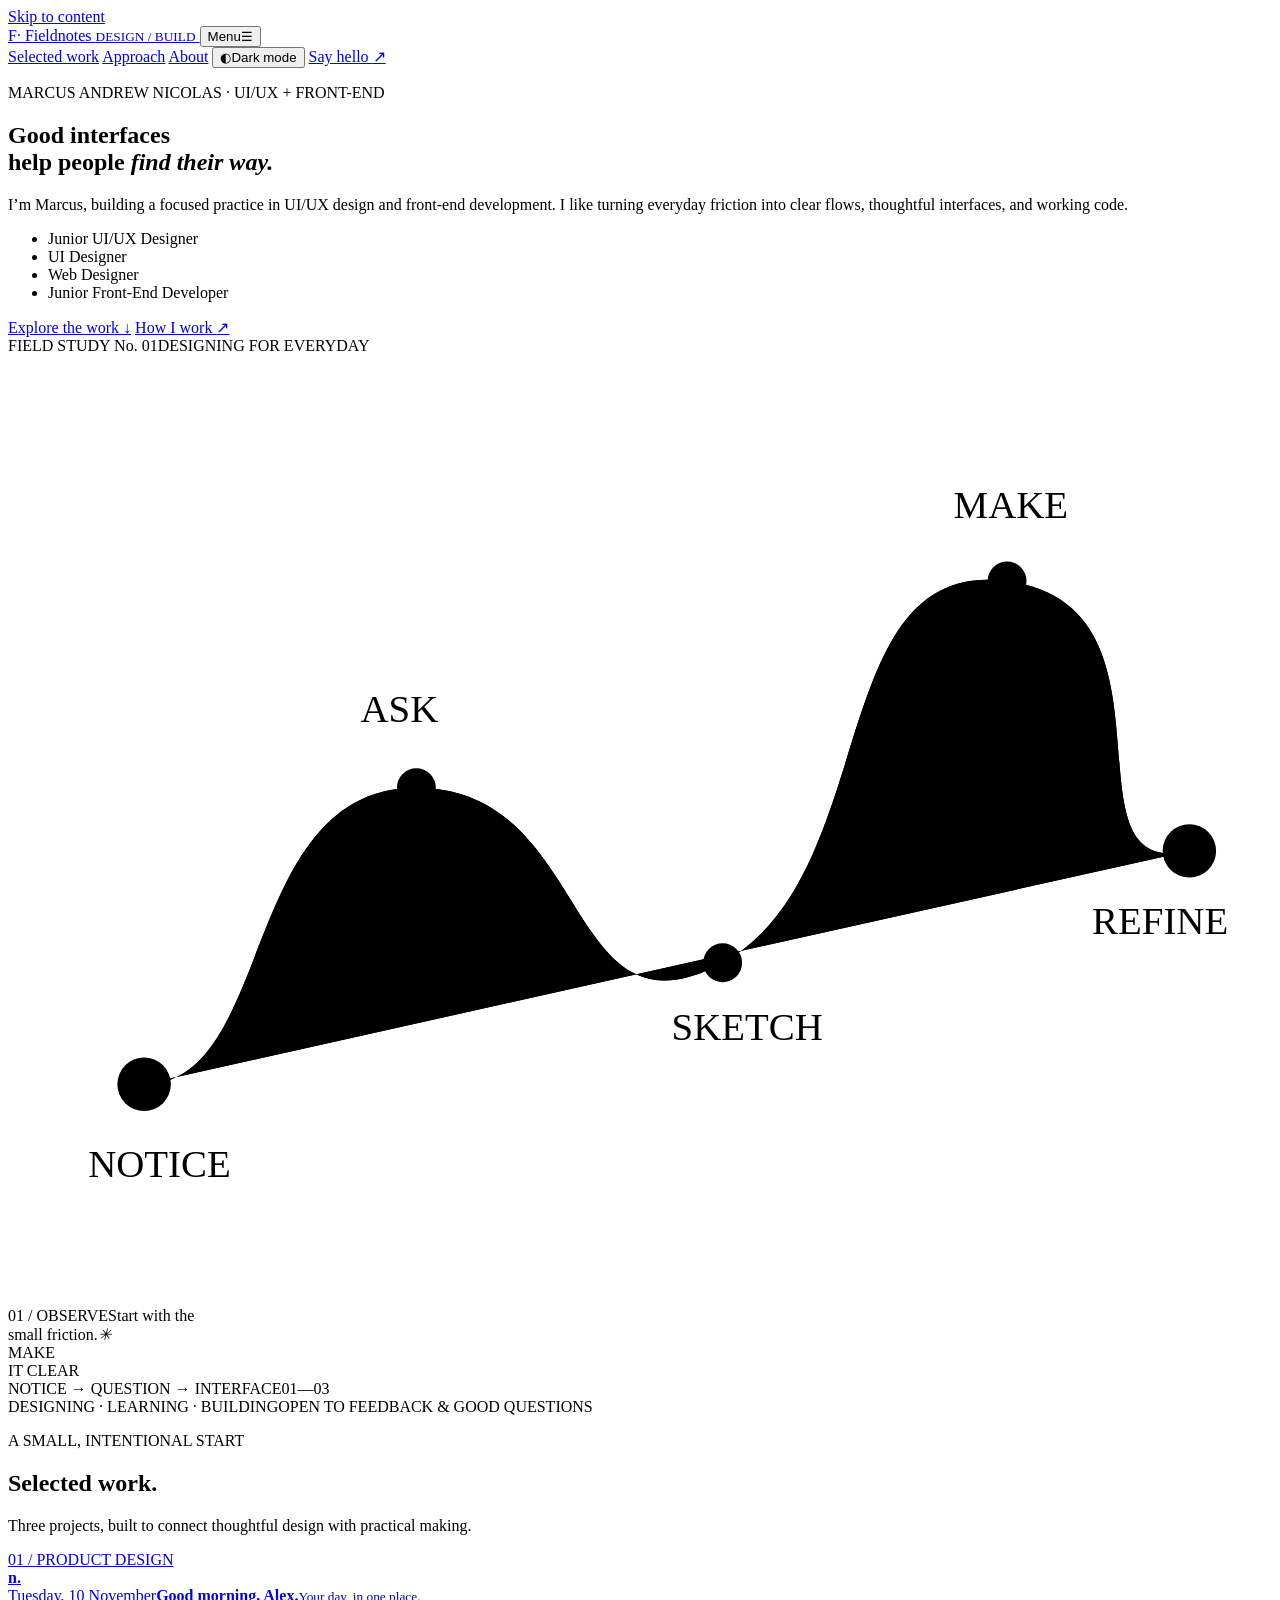
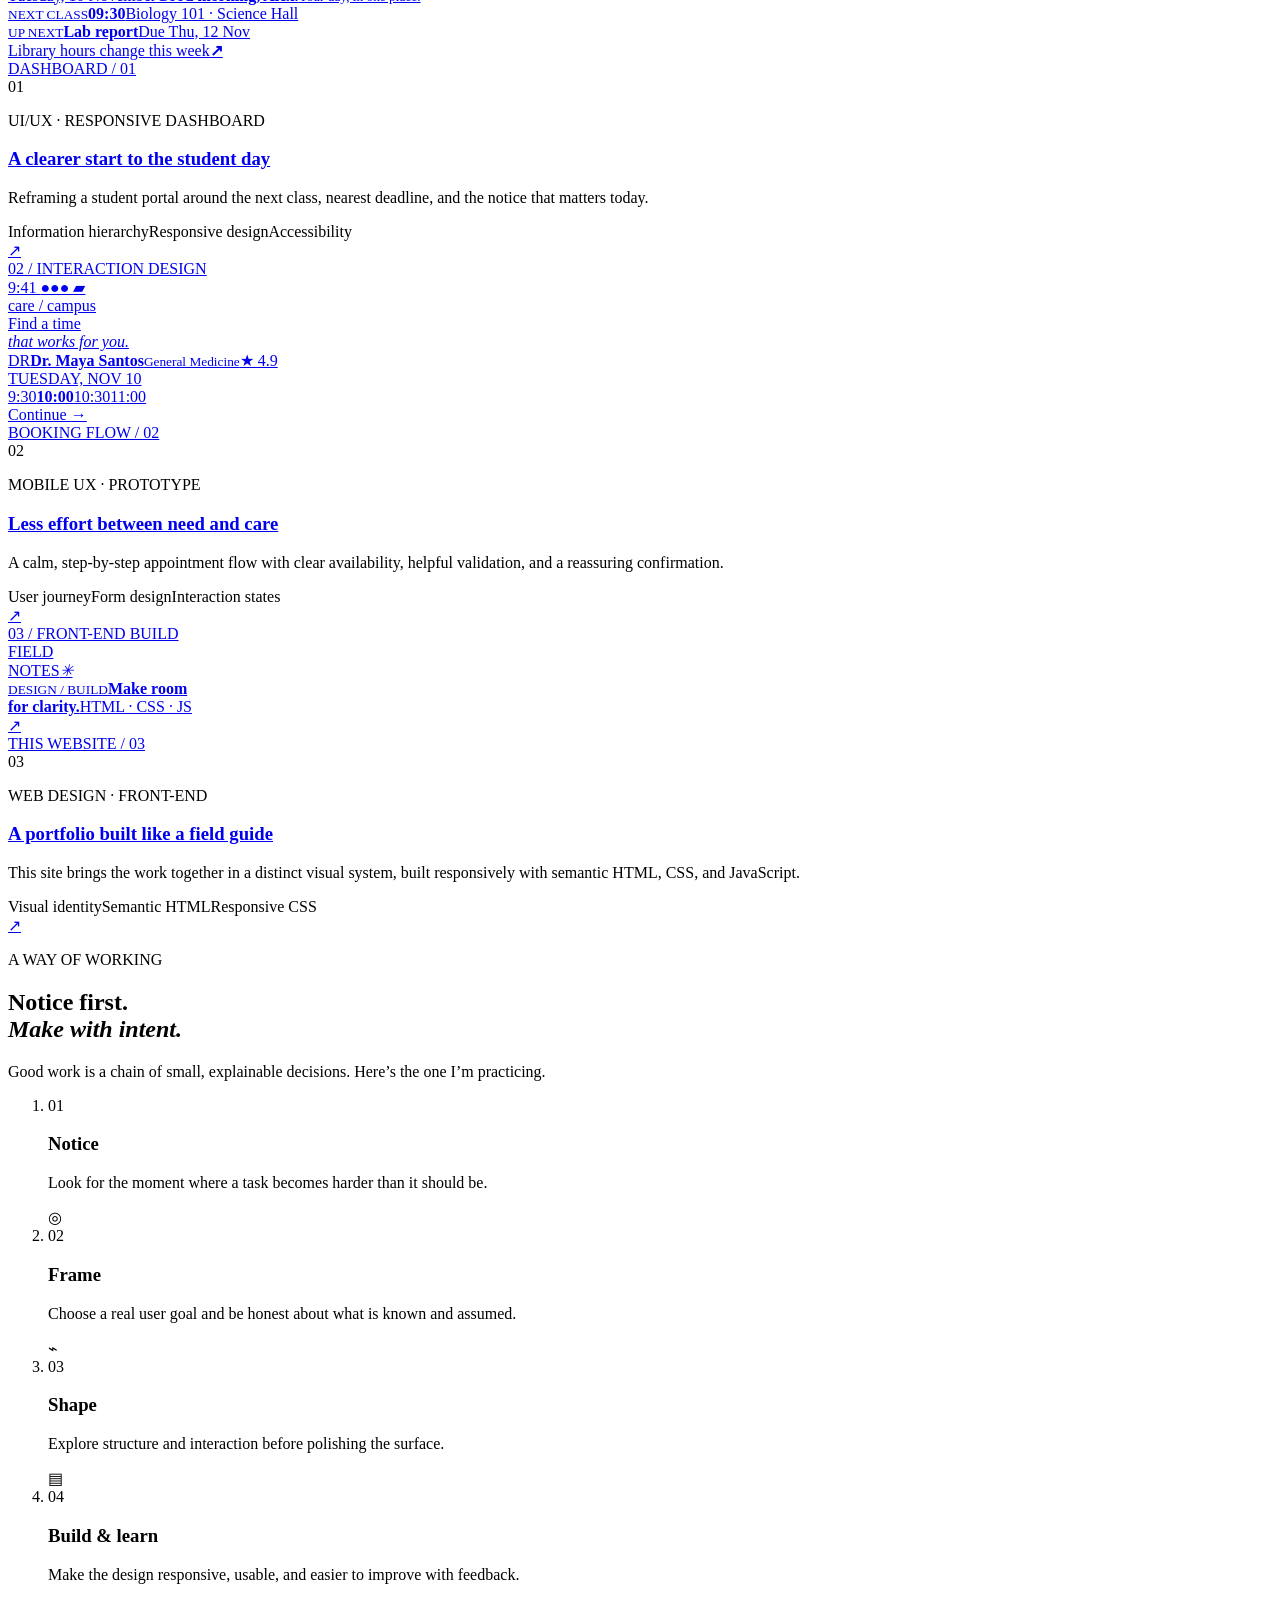
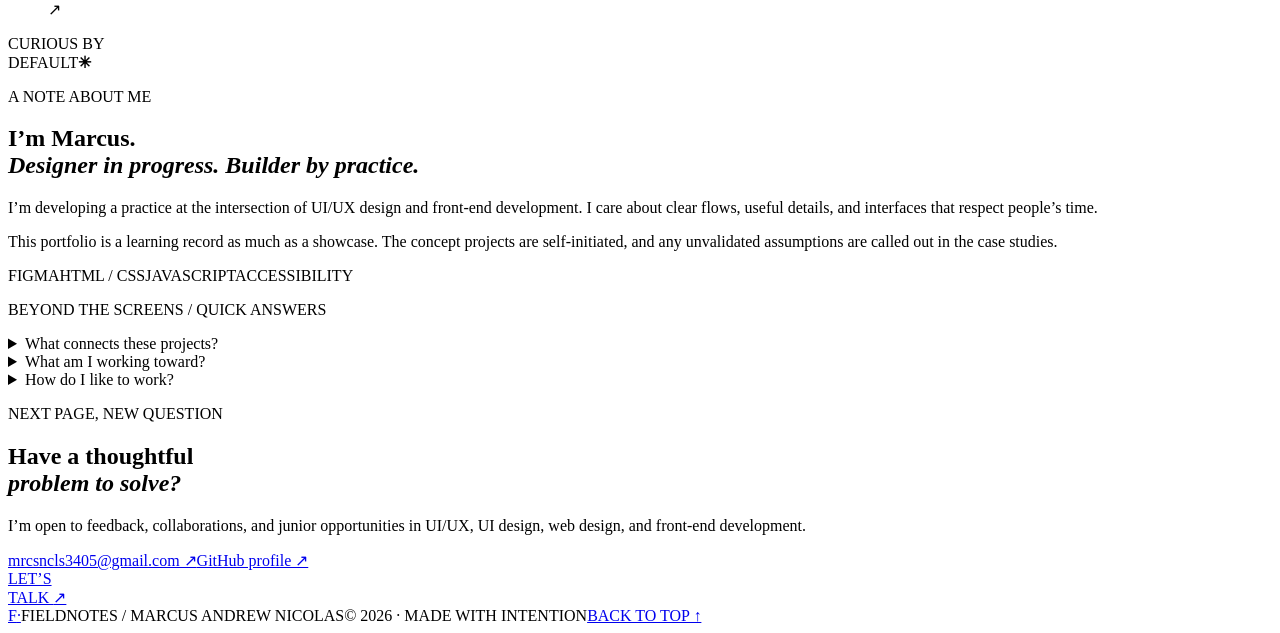
==== index.html @ ae37ed93 "Publish portfolio: index.html" ====
<!doctype html>
<html lang="en">
  <head>
    <meta charset="utf-8">
    <meta name="viewport" content="width=device-width, initial-scale=1">
    <meta name="theme-color" content="#f3f0e7">
    <meta name="description" content="Marcus Andrew Nicolas — UI/UX design and front-end development portfolio.">
    <title>Marcus Andrew Nicolas — Fieldnotes</title>
    <link rel="preconnect" href="https://fonts.googleapis.com">
    <link rel="preconnect" href="https://fonts.gstatic.com" crossorigin>
    <link href="https://fonts.googleapis.com/css2?family=DM+Mono:wght@400;500&family=DM+Sans:wght@400;500;600;700&family=Fraunces:opsz,wght@9..144,500;9..144,600&display=swap" rel="stylesheet">
    <link rel="stylesheet" href="styles.css">
    <script src="script.js" defer></script>
  </head>
  <body>
    <a class="skip-link" href="#main">Skip to content</a>
    <header class="site-header">
      <a class="wordmark" href="#top" aria-label="Marcus Andrew Nicolas — Fieldnotes home">
        <span class="wordmark-icon" aria-hidden="true">F<span>·</span></span>
        <span>Fieldnotes <small>DESIGN / BUILD</small></span>
      </a>
      <button class="menu-toggle" type="button" aria-expanded="false" aria-controls="site-nav">
        <span class="menu-toggle-label">Menu</span><span class="menu-glyph" aria-hidden="true">☰</span>
      </button>
      <nav class="site-nav" id="site-nav" aria-label="Main navigation">
        <a href="#work">Selected work</a>
        <a href="#approach">Approach</a>
        <a href="#about">About</a>
        <button class="appearance-toggle" type="button" aria-pressed="false" aria-label="Switch to dark mode"><span aria-hidden="true">◐</span><span class="appearance-label">Dark mode</span></button>
        <a class="nav-contact" href="#contact">Say hello <span aria-hidden="true">↗</span></a>
      </nav>
    </header>

    <main id="main">
      <section class="hero section-wrap" id="top" aria-labelledby="hero-title">
        <div class="hero-copy">
          <p class="eyebrow"><span class="status-dot"></span> MARCUS ANDREW NICOLAS · UI/UX + FRONT-END</p>
          <h1 id="hero-title">Good interfaces<br>help people <em>find their way.</em></h1>
          <p class="hero-intro">I’m Marcus, building a focused practice in UI/UX design and front-end development. I like turning everyday friction into clear flows, thoughtful interfaces, and working code.</p>
          <ul class="role-chips" aria-label="Roles I’m preparing for"><li>Junior UI/UX Designer</li><li>UI Designer</li><li>Web Designer</li><li>Junior Front-End Developer</li></ul>
          <div class="hero-actions">
            <a class="button button-dark" href="#work">Explore the work <span aria-hidden="true">↓</span></a>
            <a class="text-link" href="#approach">How I work <span aria-hidden="true">↗</span></a>
          </div>
        </div>
        <div class="hero-art" aria-label="A small campus map showing a route from a question to a useful interface">
          <div class="art-topline"><span>FIELD STUDY No. 01</span><span>DESIGNING FOR EVERYDAY</span></div>
          <div class="map-grid" aria-hidden="true">
            <svg class="route-map" viewBox="0 0 520 390" role="img" aria-label="A dotted path connects a question, a sketch, and a built interface">
              <path class="map-road road-one" d="M56 300 C110 300 95 178 168 178 S228 286 294 250 S335 83 411 93 S431 217 486 204" />
              <path class="map-road road-two" d="M56 300 C110 300 95 178 168 178 S228 286 294 250 S335 83 411 93 S431 217 486 204" />
              <circle class="map-node node-one" cx="56" cy="300" r="11" />
              <circle class="map-node node-two" cx="168" cy="178" r="8" />
              <circle class="map-node node-three" cx="294" cy="250" r="8" />
              <circle class="map-node node-four" cx="411" cy="93" r="8" />
              <circle class="map-node node-five" cx="486" cy="204" r="11" />
              <text x="33" y="338">NOTICE</text><text x="145" y="151">ASK</text>
              <text x="273" y="282">SKETCH</text><text x="389" y="67">MAKE</text>
              <text x="446" y="238">REFINE</text>
            </svg>
            <div class="map-card card-note"><span class="card-index">01 / OBSERVE</span><span>Start with the<br>small friction.</span><i aria-hidden="true">✳</i></div>
            <div class="map-card card-screen"><span class="mini-window-top"><i></i><i></i><i></i></span><span class="mini-sidebar"></span><span class="mini-title"></span><span class="mini-block"></span><span class="mini-block short"></span></div>
            <span class="map-stamp">MAKE<br>IT CLEAR</span>
          </div>
          <div class="art-bottomline"><span>NOTICE → QUESTION → INTERFACE</span><span>01—03</span></div>
        </div>
        <div class="hero-footnote"><span>DESIGNING · LEARNING · BUILDING</span><span>OPEN TO FEEDBACK & GOOD QUESTIONS</span></div>
      </section>

      <section class="work-section section-wrap" id="work" aria-labelledby="work-title">
        <div class="section-heading">
          <div><p class="eyebrow">A SMALL, INTENTIONAL START</p><h2 id="work-title">Selected work<span class="heading-period">.</span></h2></div>
          <p>Three projects, built to connect thoughtful design with practical making.</p>
        </div>
        <div class="project-list">
          <article class="project-card project-student">
            <a class="project-visual student-visual" href="student-portal/index.html" aria-label="Open Student Portal project">
              <div class="visual-label">01 / PRODUCT DESIGN</div>
              <div class="portal-mock" aria-hidden="true">
                <div class="portal-side"><b>n.</b><i></i><i></i><i></i><i></i></div>
                <div class="portal-main"><div class="portal-welcome"><span>Tuesday, 10 November</span><b>Good morning, Alex.</b><small>Your day, in one place.</small></div>
                  <div class="portal-cards"><div class="portal-card next"><small>NEXT CLASS</small><b>09:30</b><span>Biology 101 · Science Hall</span></div><div class="portal-card due"><small>UP NEXT</small><b>Lab report</b><span>Due Thu, 12 Nov</span></div></div>
                  <div class="portal-notice"><i></i><span>Library hours change this week</span><b>↗</b></div>
                </div>
              </div>
              <span class="visual-corner">DASHBOARD / 01</span>
            </a>
            <div class="project-info"><div class="project-number">01</div><div class="project-summary"><p class="eyebrow">UI/UX · RESPONSIVE DASHBOARD</p><h3><a href="student-portal/index.html">A clearer start to the student day</a></h3><p>Reframing a student portal around the next class, nearest deadline, and the notice that matters today.</p><div class="tag-row"><span>Information hierarchy</span><span>Responsive design</span><span>Accessibility</span></div></div><a class="round-link" href="student-portal/index.html" aria-label="Read the Student Portal case study">↗</a></div>
          </article>

          <article class="project-card project-booking">
            <a class="project-visual booking-visual" href="appointment-booking/index.html" aria-label="Open Appointment Booking project">
              <div class="visual-label">02 / INTERACTION DESIGN</div>
              <div class="phone-mock" aria-hidden="true"><div class="phone-notch"></div><div class="phone-status">9:41 <span>●●● ▰</span></div><div class="phone-appmark">care / campus</div><div class="phone-greeting">Find a time<br><em>that works for you.</em></div><div class="phone-doctor"><span class="doctor-avatar">DR</span><span><b>Dr. Maya Santos</b><small>General Medicine</small></span><span class="rating">★ 4.9</span></div><div class="phone-date-label">TUESDAY, NOV 10</div><div class="phone-times"><span>9:30</span><b>10:00</b><span>10:30</span><span>11:00</span></div><div class="phone-cta">Continue <span>→</span></div></div>
              <span class="visual-corner">BOOKING FLOW / 02</span>
            </a>
            <div class="project-info"><div class="project-number">02</div><div class="project-summary"><p class="eyebrow">MOBILE UX · PROTOTYPE</p><h3><a href="appointment-booking/index.html">Less effort between need and care</a></h3><p>A calm, step-by-step appointment flow with clear availability, helpful validation, and a reassuring confirmation.</p><div class="tag-row"><span>User journey</span><span>Form design</span><span>Interaction states</span></div></div><a class="round-link" href="appointment-booking/index.html" aria-label="Try the appointment booking prototype">↗</a></div>
          </article>

          <article class="project-card project-portfolio">
            <a class="project-visual portfolio-visual" href="portfolio-case-study.html" aria-label="Open the portfolio website case study">
              <div class="visual-label">03 / FRONT-END BUILD</div>
              <div class="portfolio-collage" aria-hidden="true"><div class="collage-sheet sheet-back"><span>FIELD<br>NOTES</span><i>✳</i></div><div class="collage-sheet sheet-front"><small>DESIGN / BUILD</small><b>Make room<br>for clarity.</b><span>HTML · CSS · JS</span></div><span class="collage-route">↗</span></div>
              <span class="visual-corner">THIS WEBSITE / 03</span>
            </a>
            <div class="project-info"><div class="project-number">03</div><div class="project-summary"><p class="eyebrow">WEB DESIGN · FRONT-END</p><h3><a href="portfolio-case-study.html">A portfolio built like a field guide</a></h3><p>This site brings the work together in a distinct visual system, built responsively with semantic HTML, CSS, and JavaScript.</p><div class="tag-row"><span>Visual identity</span><span>Semantic HTML</span><span>Responsive CSS</span></div></div><a class="round-link" href="portfolio-case-study.html" aria-label="Read the portfolio website case study">↗</a></div>
          </article>
        </div>
      </section>

      <section class="approach-section" id="approach" aria-labelledby="approach-title">
        <div class="section-wrap approach-wrap">
          <div class="approach-heading"><p class="eyebrow">A WAY OF WORKING</p><h2 id="approach-title">Notice first.<br><em>Make with intent.</em></h2><p>Good work is a chain of small, explainable decisions. Here’s the one I’m practicing.</p></div>
          <ol class="process-list">
            <li><span class="process-no">01</span><div><h3>Notice</h3><p>Look for the moment where a task becomes harder than it should be.</p></div><span class="process-mark">◎</span></li>
            <li><span class="process-no">02</span><div><h3>Frame</h3><p>Choose a real user goal and be honest about what is known and assumed.</p></div><span class="process-mark">⌁</span></li>
            <li><span class="process-no">03</span><div><h3>Shape</h3><p>Explore structure and interaction before polishing the surface.</p></div><span class="process-mark">▤</span></li>
            <li><span class="process-no">04</span><div><h3>Build & learn</h3><p>Make the design responsive, usable, and easier to improve with feedback.</p></div><span class="process-mark">↗</span></li>
          </ol>
        </div>
      </section>

      <section class="about-section section-wrap" id="about" aria-labelledby="about-title">
        <div class="about-stamp" aria-hidden="true"><span>CURIOUS BY<br>DEFAULT</span><b>✳</b></div>
        <div class="about-copy"><p class="eyebrow">A NOTE ABOUT ME</p><h2 id="about-title">I’m Marcus.<br><em>Designer in progress. Builder by practice.</em></h2><p>I’m developing a practice at the intersection of UI/UX design and front-end development. I care about clear flows, useful details, and interfaces that respect people’s time.</p><p>This portfolio is a learning record as much as a showcase. The concept projects are self-initiated, and any unvalidated assumptions are called out in the case studies.</p><div class="skill-stamps"><span>FIGMA</span><span>HTML / CSS</span><span>JAVASCRIPT</span><span>ACCESSIBILITY</span></div>
          <div class="about-questions"><p class="eyebrow">BEYOND THE SCREENS / QUICK ANSWERS</p>
            <details><summary>What connects these projects?</summary><p>Each one makes an everyday task easier to understand: planning a student day, booking a routine visit, or finding your way through a portfolio.</p></details>
            <details><summary>What am I working toward?</summary><p>Junior opportunities in UI/UX design, UI design, web design, and front-end development—with continued coding practice.</p></details>
            <details><summary>How do I like to work?</summary><p>Start with a clear user goal, make the important states visible, and carry the design through to responsive code.</p></details>
          </div>
        </div>
      </section>

      <section class="contact-section" id="contact" aria-labelledby="contact-title">
        <div class="section-wrap contact-wrap"><div><p class="eyebrow">NEXT PAGE, NEW QUESTION</p><h2 id="contact-title">Have a thoughtful<br><em>problem to solve?</em></h2><p class="contact-note">I’m open to feedback, collaborations, and junior opportunities in UI/UX, UI design, web design, and front-end development.</p><div class="contact-links"><a href="mailto:mrcsncls3405@gmail.com">mrcsncls3405@gmail.com ↗</a><a href="https://github.com/marcus-nicolas" target="_blank" rel="noreferrer">GitHub profile ↗</a></div></div><a class="contact-orbit" href="mailto:mrcsncls3405@gmail.com" aria-label="Email Marcus">LET’S<br>TALK <span>↗</span></a></div>
      </section>
    </main>

    <footer class="site-footer"><a class="footer-mark" href="#top">F<span>·</span></a><span>FIELDNOTES / MARCUS ANDREW NICOLAS</span><span>© <span id="year">2026</span> · MADE WITH INTENTION</span><a href="#top">BACK TO TOP ↑</a></footer>
  </body>
</html>
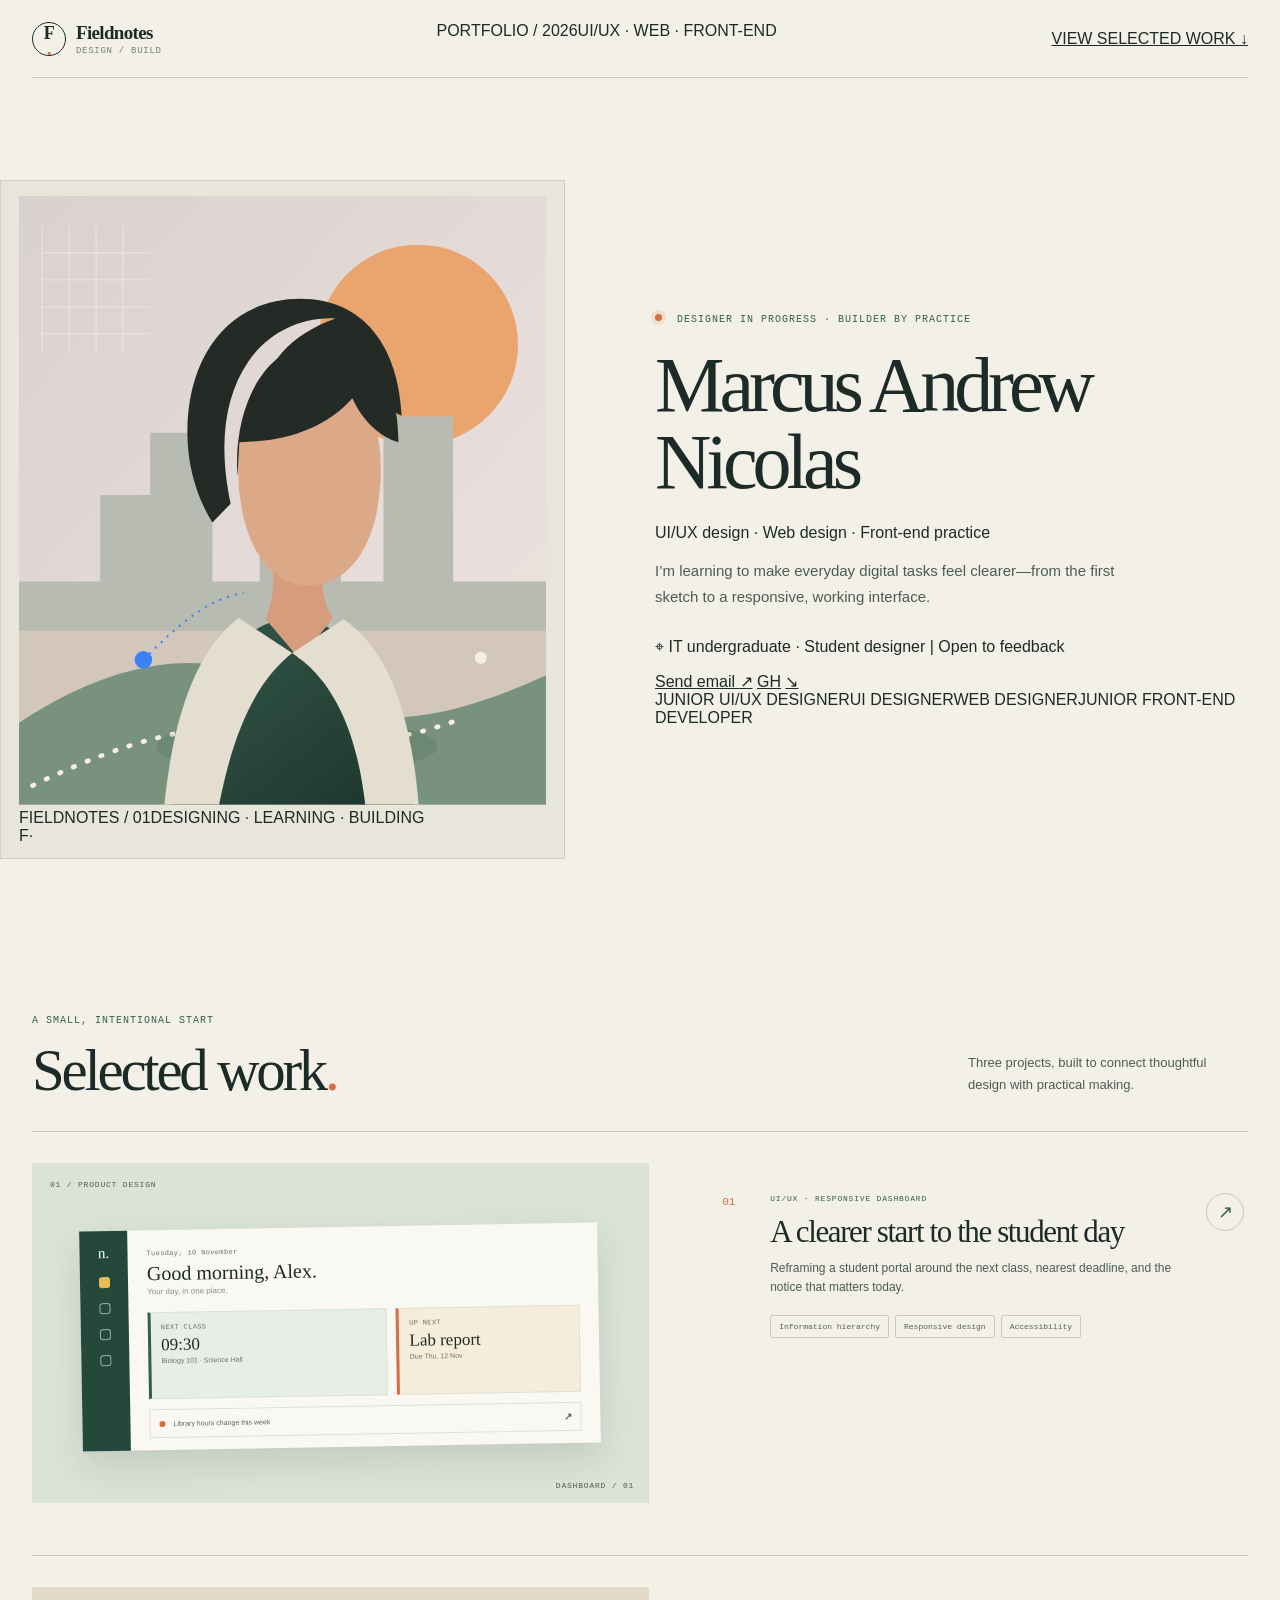
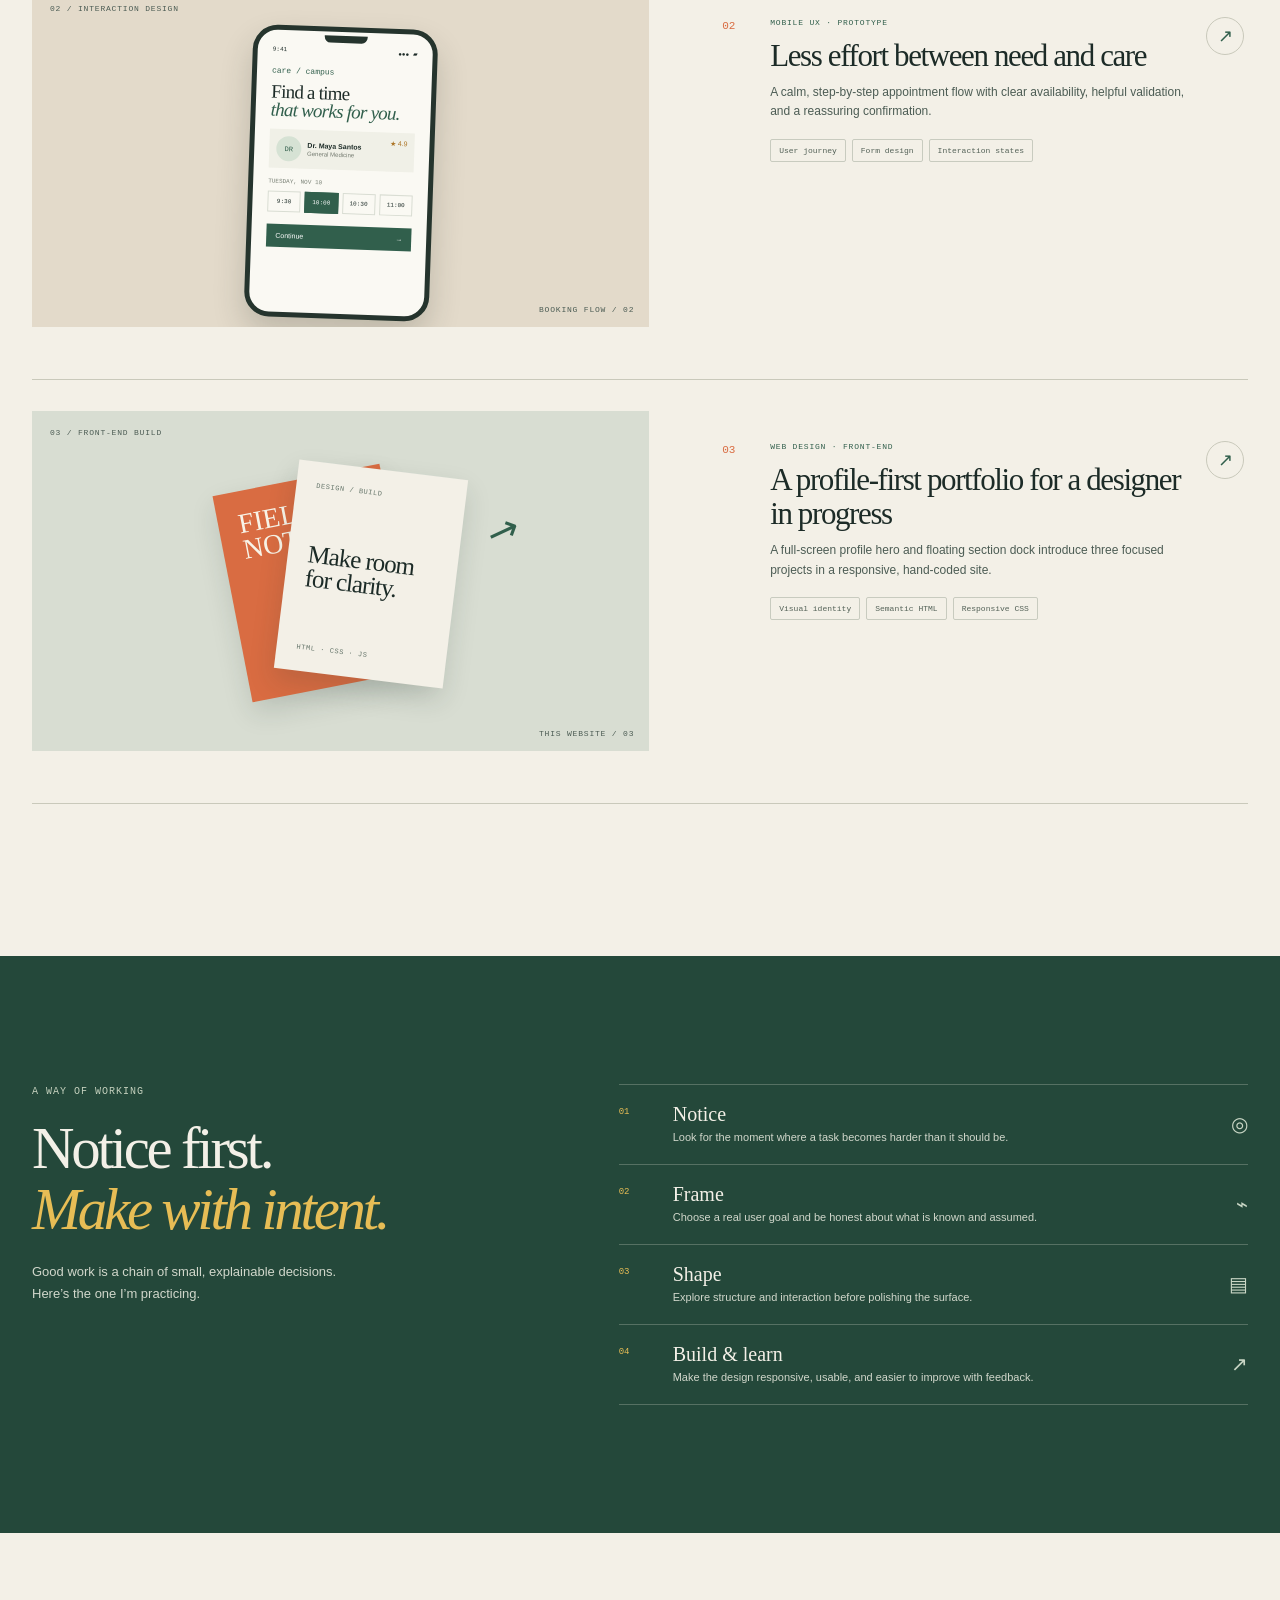
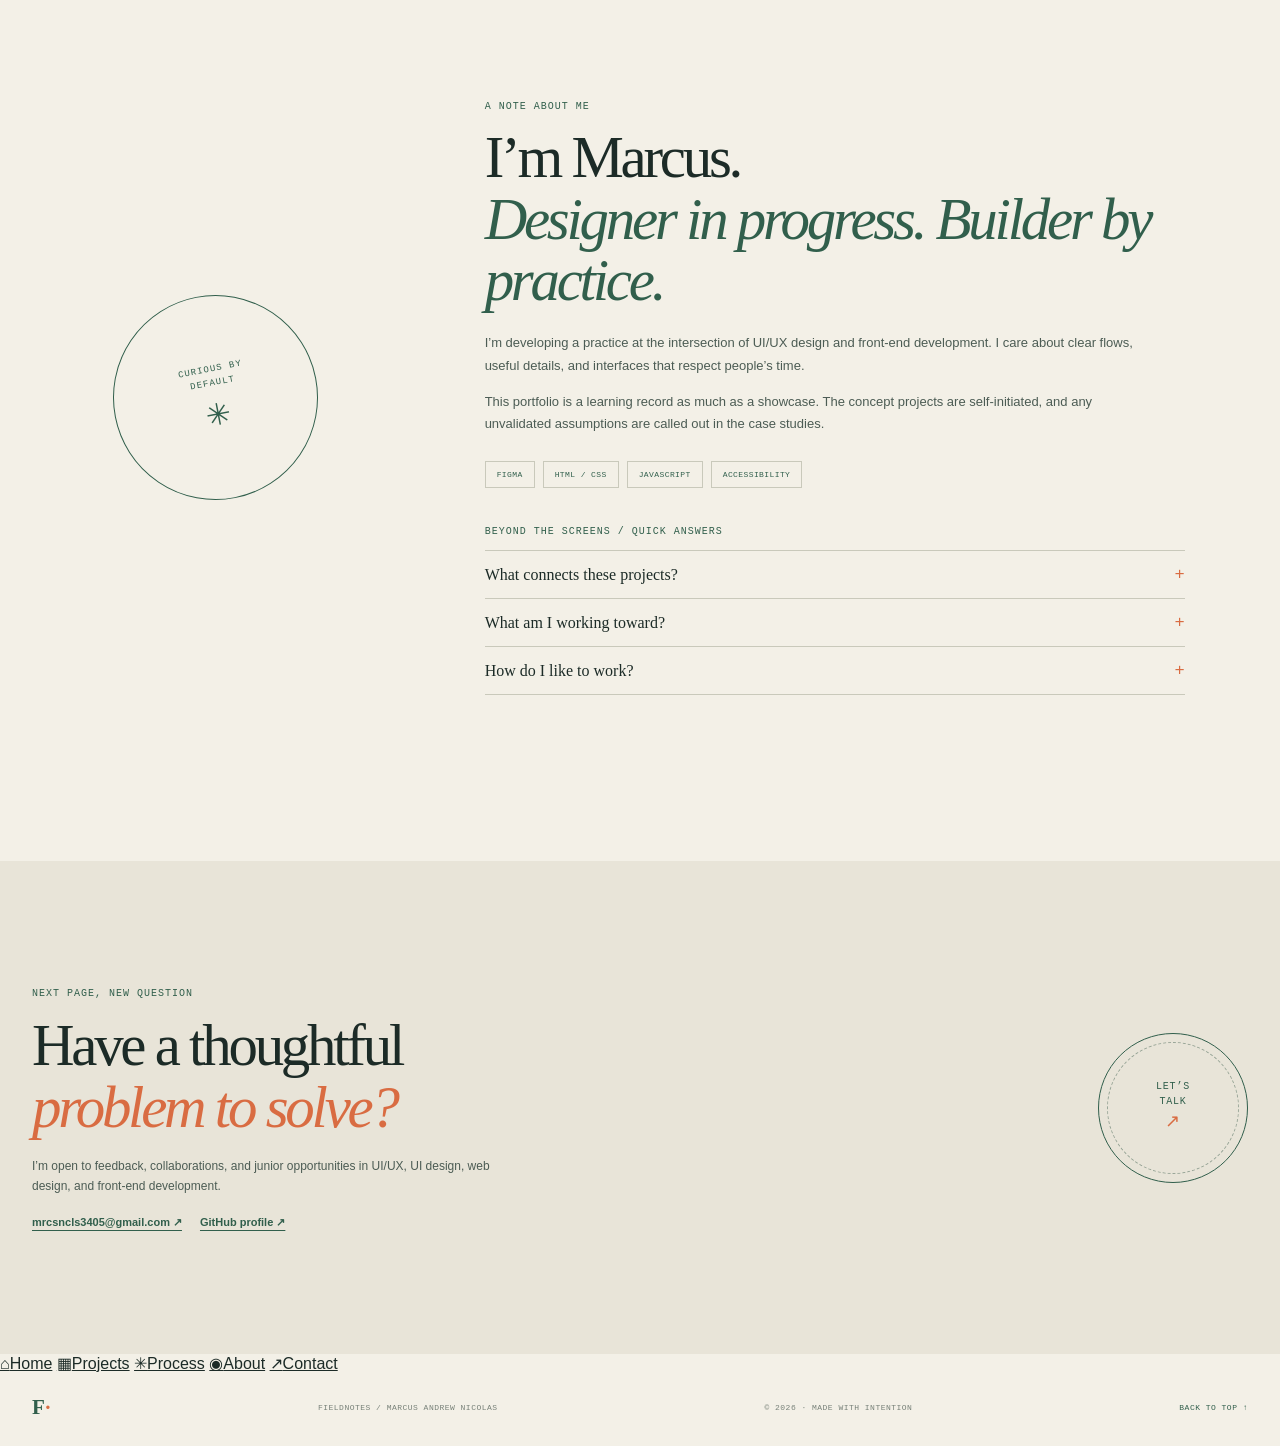
==== commit afa5dbfa: "Redesign portfolio around profile-first reference: index.html" ====
--- a/index.html
+++ b/index.html
@@ -14,57 +14,61 @@
   </head>
   <body>
     <a class="skip-link" href="#main">Skip to content</a>
-    <header class="site-header">
+    <header class="site-header site-header--compact">
       <a class="wordmark" href="#top" aria-label="Marcus Andrew Nicolas — Fieldnotes home">
         <span class="wordmark-icon" aria-hidden="true">F<span>·</span></span>
         <span>Fieldnotes <small>DESIGN / BUILD</small></span>
       </a>
-      <button class="menu-toggle" type="button" aria-expanded="false" aria-controls="site-nav">
-        <span class="menu-toggle-label">Menu</span><span class="menu-glyph" aria-hidden="true">☰</span>
-      </button>
-      <nav class="site-nav" id="site-nav" aria-label="Main navigation">
-        <a href="#work">Selected work</a>
-        <a href="#approach">Approach</a>
-        <a href="#about">About</a>
-        <button class="appearance-toggle" type="button" aria-pressed="false" aria-label="Switch to dark mode"><span aria-hidden="true">◐</span><span class="appearance-label">Dark mode</span></button>
-        <a class="nav-contact" href="#contact">Say hello <span aria-hidden="true">↗</span></a>
-      </nav>
+      <p class="topbar-note"><span>PORTFOLIO / 2026</span><span>UI/UX · WEB · FRONT-END</span></p>
+      <a class="topbar-link" href="#work">VIEW SELECTED WORK <span aria-hidden="true">↓</span></a>
     </header>
 
     <main id="main">
-      <section class="hero section-wrap" id="top" aria-labelledby="hero-title">
-        <div class="hero-copy">
-          <p class="eyebrow"><span class="status-dot"></span> MARCUS ANDREW NICOLAS · UI/UX + FRONT-END</p>
-          <h1 id="hero-title">Good interfaces<br>help people <em>find their way.</em></h1>
-          <p class="hero-intro">I’m Marcus, building a focused practice in UI/UX design and front-end development. I like turning everyday friction into clear flows, thoughtful interfaces, and working code.</p>
-          <ul class="role-chips" aria-label="Roles I’m preparing for"><li>Junior UI/UX Designer</li><li>UI Designer</li><li>Web Designer</li><li>Junior Front-End Developer</li></ul>
-          <div class="hero-actions">
-            <a class="button button-dark" href="#work">Explore the work <span aria-hidden="true">↓</span></a>
-            <a class="text-link" href="#approach">How I work <span aria-hidden="true">↗</span></a>
+      <section class="hero profile-hero" id="top" aria-labelledby="hero-title">
+        <div class="hero-art profile-art">
+          <svg class="profile-illustration" viewBox="0 0 780 900" role="img" aria-labelledby="profile-art-title profile-art-desc">
+            <title id="profile-art-title">An abstract campus-inspired portrait illustration</title>
+            <desc id="profile-art-desc">A graphic figure in front of campus buildings, a warm sun, and a winding path.</desc>
+            <defs>
+              <linearGradient id="profile-bg" x1="0" y1="0" x2="1" y2="1"><stop stop-color="#d9d0d0"/><stop offset="1" stop-color="#eee4df"/></linearGradient>
+              <linearGradient id="profile-coat" x1="0" y1="0" x2="1" y2="1"><stop stop-color="#355a4b"/><stop offset="1" stop-color="#1d342c"/></linearGradient>
+            </defs>
+            <rect width="780" height="900" fill="url(#profile-bg)"/>
+            <circle cx="590" cy="220" r="148" fill="#eaa46d"/>
+            <path d="M0 570h120V442h74V350h92v220h70V416h120v154h63V326h103v244h138v330H0z" fill="#b8bbb1"/>
+            <path d="M0 643h780v257H0z" fill="#d3c6bb"/>
+            <path d="M0 779c164-108 297-109 413-46 95 52 188 56 367-24v191H0z" fill="#78927f"/>
+            <path d="M20 872c139-67 254-101 363-78 88 18 163 18 263-18" fill="none" stroke="#f5eee2" stroke-width="7" stroke-dasharray="2 20" stroke-linecap="round"/>
+            <g opacity=".45" stroke="#f8f4ed" stroke-width="2">
+              <path d="M34 44v188M74 44v188M114 44v188M154 44v188M34 84h160M34 124h160M34 164h160M34 204h160"/>
+            </g>
+            <ellipse cx="411" cy="814" rx="208" ry="42" fill="#22382e" opacity=".12"/>
+            <path d="M227 900c15-143 61-255 179-280 121 26 167 137 178 280z" fill="url(#profile-coat)"/>
+            <path d="M365 626c13-35 13-63 8-92h78c-5 36-3 64 13 91l-49 60z" fill="#d59c7d"/>
+            <path d="M324 402c0-97 41-155 100-155 69 0 111 63 111 158 0 96-38 171-108 171-64 0-103-76-103-174z" fill="#dba987"/>
+            <path d="M323 415c-7-110 45-198 123-198 72 0 117 59 115 147-28-8-53-32-68-65-38 43-95 64-167 65z" fill="#242b27"/>
+            <path d="M313 455c-19-89-8-161 26-210 28-41 76-67 129-64-69 25-102 66-110 120 49-7 90-29 124-64 24 45 51 72 84 88-5-100-54-173-150-173-101 0-167 79-167 198 0 53 16 99 37 133z" fill="#242b27"/>
+            <path d="M296 900c22-112 56-183 108-224l-79-52c-59 44-96 137-110 276zM512 900c-13-113-49-185-108-224l76-50c67 45 100 142 111 274z" fill="#e4ded0"/>
+            <circle cx="184" cy="686" r="13" fill="#3b82f6"/>
+            <circle cx="683" cy="683" r="9" fill="#f5eee2"/>
+            <path d="M184 686c58-59 99-91 148-99" fill="none" stroke="#3b82f6" stroke-width="3" stroke-dasharray="3 9"/>
+          </svg>
+          <div class="profile-art-label"><span>FIELDNOTES / 01</span><span>DESIGNING · LEARNING · BUILDING</span></div>
+          <div class="profile-art-seal" aria-hidden="true">F<span>·</span></div>
+        </div>
+        <div class="hero-copy profile-copy">
+          <p class="eyebrow"><span class="status-dot"></span> DESIGNER IN PROGRESS · BUILDER BY PRACTICE</p>
+          <h1 id="hero-title">Marcus Andrew<br><span>Nicolas</span></h1>
+          <p class="profile-role">UI/UX design <span>·</span> Web design <span>·</span> Front-end practice</p>
+          <p class="hero-intro">I’m learning to make everyday digital tasks feel clearer—from the first sketch to a responsive, working interface.</p>
+          <p class="profile-location"><span aria-hidden="true">⌖</span> IT undergraduate · Student designer <span class="profile-divider">|</span> Open to feedback</p>
+          <div class="profile-links">
+            <a class="profile-email" href="mailto:mrcsncls3405@gmail.com">Send email <span aria-hidden="true">↗</span></a>
+            <a class="profile-social" href="https://github.com/marcus-nicolas" target="_blank" rel="noreferrer" aria-label="GitHub profile">GH</a>
+            <a class="profile-social" href="#work" aria-label="View selected projects">↘</a>
           </div>
+          <div class="profile-bottom-note"><span>JUNIOR UI/UX DESIGNER</span><span>UI DESIGNER</span><span>WEB DESIGNER</span><span>JUNIOR FRONT-END DEVELOPER</span></div>
         </div>
-        <div class="hero-art" aria-label="A small campus map showing a route from a question to a useful interface">
-          <div class="art-topline"><span>FIELD STUDY No. 01</span><span>DESIGNING FOR EVERYDAY</span></div>
-          <div class="map-grid" aria-hidden="true">
-            <svg class="route-map" viewBox="0 0 520 390" role="img" aria-label="A dotted path connects a question, a sketch, and a built interface">
-              <path class="map-road road-one" d="M56 300 C110 300 95 178 168 178 S228 286 294 250 S335 83 411 93 S431 217 486 204" />
-              <path class="map-road road-two" d="M56 300 C110 300 95 178 168 178 S228 286 294 250 S335 83 411 93 S431 217 486 204" />
-              <circle class="map-node node-one" cx="56" cy="300" r="11" />
-              <circle class="map-node node-two" cx="168" cy="178" r="8" />
-              <circle class="map-node node-three" cx="294" cy="250" r="8" />
-              <circle class="map-node node-four" cx="411" cy="93" r="8" />
-              <circle class="map-node node-five" cx="486" cy="204" r="11" />
-              <text x="33" y="338">NOTICE</text><text x="145" y="151">ASK</text>
-              <text x="273" y="282">SKETCH</text><text x="389" y="67">MAKE</text>
-              <text x="446" y="238">REFINE</text>
-            </svg>
-            <div class="map-card card-note"><span class="card-index">01 / OBSERVE</span><span>Start with the<br>small friction.</span><i aria-hidden="true">✳</i></div>
-            <div class="map-card card-screen"><span class="mini-window-top"><i></i><i></i><i></i></span><span class="mini-sidebar"></span><span class="mini-title"></span><span class="mini-block"></span><span class="mini-block short"></span></div>
-            <span class="map-stamp">MAKE<br>IT CLEAR</span>
-          </div>
-          <div class="art-bottomline"><span>NOTICE → QUESTION → INTERFACE</span><span>01—03</span></div>
-        </div>
-        <div class="hero-footnote"><span>DESIGNING · LEARNING · BUILDING</span><span>OPEN TO FEEDBACK & GOOD QUESTIONS</span></div>
       </section>
 
       <section class="work-section section-wrap" id="work" aria-labelledby="work-title">
@@ -103,7 +107,7 @@
               <div class="portfolio-collage" aria-hidden="true"><div class="collage-sheet sheet-back"><span>FIELD<br>NOTES</span><i>✳</i></div><div class="collage-sheet sheet-front"><small>DESIGN / BUILD</small><b>Make room<br>for clarity.</b><span>HTML · CSS · JS</span></div><span class="collage-route">↗</span></div>
               <span class="visual-corner">THIS WEBSITE / 03</span>
             </a>
-            <div class="project-info"><div class="project-number">03</div><div class="project-summary"><p class="eyebrow">WEB DESIGN · FRONT-END</p><h3><a href="portfolio-case-study.html">A portfolio built like a field guide</a></h3><p>This site brings the work together in a distinct visual system, built responsively with semantic HTML, CSS, and JavaScript.</p><div class="tag-row"><span>Visual identity</span><span>Semantic HTML</span><span>Responsive CSS</span></div></div><a class="round-link" href="portfolio-case-study.html" aria-label="Read the portfolio website case study">↗</a></div>
+            <div class="project-info"><div class="project-number">03</div><div class="project-summary"><p class="eyebrow">WEB DESIGN · FRONT-END</p><h3><a href="portfolio-case-study.html">A profile-first portfolio for a designer in progress</a></h3><p>A full-screen profile hero and floating section dock introduce three focused projects in a responsive, hand-coded site.</p><div class="tag-row"><span>Visual identity</span><span>Semantic HTML</span><span>Responsive CSS</span></div></div><a class="round-link" href="portfolio-case-study.html" aria-label="Read the portfolio website case study">↗</a></div>
           </article>
         </div>
       </section>
@@ -136,6 +140,14 @@
       </section>
     </main>
 
+    <nav class="floating-dock" aria-label="Section navigation">
+      <a class="dock-link is-active" href="#top" data-section="top" aria-current="page"><span class="dock-icon" aria-hidden="true">⌂</span><span>Home</span></a>
+      <a class="dock-link" href="#work" data-section="work"><span class="dock-icon" aria-hidden="true">▦</span><span>Projects</span></a>
+      <a class="dock-link" href="#approach" data-section="approach"><span class="dock-icon" aria-hidden="true">✳</span><span>Process</span></a>
+      <a class="dock-link" href="#about" data-section="about"><span class="dock-icon" aria-hidden="true">◉</span><span>About</span></a>
+      <a class="dock-link" href="#contact" data-section="contact"><span class="dock-icon" aria-hidden="true">↗</span><span>Contact</span></a>
+    </nav>
+
     <footer class="site-footer"><a class="footer-mark" href="#top">F<span>·</span></a><span>FIELDNOTES / MARCUS ANDREW NICOLAS</span><span>© <span id="year">2026</span> · MADE WITH INTENTION</span><a href="#top">BACK TO TOP ↑</a></footer>
   </body>
 </html>
--- a/styles.css
+++ b/styles.css
@@ -0,0 +1,295 @@
+:root {
+  color-scheme: light;
+  --paper: #f3f0e7;
+  --paper-deep: #e8e4d8;
+  --ink: #1c2b27;
+  --ink-soft: #4c5c54;
+  --muted: #778078;
+  --line: #c9c9bb;
+  --green: #315f4c;
+  --green-deep: #24483a;
+  --orange: #d96c42;
+  --yellow: #e7bd55;
+  --serif: "Fraunces", Georgia, serif;
+  --sans: "DM Sans", Arial, sans-serif;
+  --mono: "DM Mono", monospace;
+  --wrap: 1240px;
+}
+:root[data-theme="dark"] {
+  color-scheme: dark;
+  --paper: #1d2823;
+  --paper-deep: #27342e;
+  --ink: #e8ebe1;
+  --ink-soft: #c4cec3;
+  --muted: #9ba99e;
+  --line: #46554b;
+  --green: #9ec9a7;
+  --green-deep: #14241d;
+  --orange: #f19a72;
+  --yellow: #e7bd55;
+}
+
+* { box-sizing: border-box; }
+html { scroll-behavior: smooth; scroll-padding-top: 86px; }
+body { margin: 0; background: var(--paper); color: var(--ink); font-family: var(--sans); -webkit-font-smoothing: antialiased; }
+a { color: inherit; }
+button, a { -webkit-tap-highlight-color: transparent; }
+:focus-visible { outline: 3px solid var(--orange); outline-offset: 4px; }
+.skip-link { position: absolute; z-index: 100; top: 10px; left: 10px; transform: translateY(-150%); padding: 12px 16px; background: var(--ink); color: white; }
+.skip-link:focus { transform: translateY(0); }
+.section-wrap { width: min(var(--wrap), calc(100% - 64px)); margin-inline: auto; }
+.site-header { height: 78px; width: min(1360px, calc(100% - 64px)); margin: 0 auto; display: flex; align-items: center; justify-content: space-between; border-bottom: 1px solid var(--line); position: relative; z-index: 5; }
+.wordmark { display: inline-flex; align-items: center; gap: 10px; text-decoration: none; color: var(--ink); font-family: var(--serif); font-size: 19px; font-weight: 600; letter-spacing: -.035em; }
+.wordmark small { display: block; margin-top: 2px; font: 9px var(--mono); letter-spacing: .08em; color: var(--muted); }
+.wordmark-icon { width: 34px; height: 34px; display: grid; place-items: center; border: 1px solid var(--ink); border-radius: 50%; font: 600 18px var(--serif); }
+.wordmark-icon span, .footer-mark span { color: var(--orange); }
+.site-nav { display: flex; align-items: center; gap: clamp(20px, 3vw, 44px); }
+.site-nav a { font-size: 12px; text-decoration: none; color: var(--ink-soft); transition: color .2s ease; }
+.site-nav a:hover { color: var(--orange); }
+.appearance-toggle { display: inline-flex; align-items: center; gap: 7px; padding: 7px 9px; border: 1px solid var(--line); border-radius: 2px; background: transparent; color: var(--ink-soft); font: 9px var(--mono); cursor: pointer; }
+.appearance-toggle > span:first-child { color: var(--orange); font-size: 13px; }
+.appearance-toggle:hover { border-color: var(--green); color: var(--green); }
+.site-nav .nav-contact { color: var(--ink); border-bottom: 1px solid var(--ink); padding-bottom: 5px; }
+.nav-contact span { margin-left: 5px; color: var(--orange); }
+.menu-toggle { display: none; }
+
+.hero { padding-top: clamp(60px, 8vw, 114px); display: grid; grid-template-columns: minmax(0, .95fr) minmax(410px, 1.05fr); gap: 7%; align-items: center; }
+.eyebrow { margin: 0 0 18px; color: var(--green); font: 10px var(--mono); letter-spacing: .1em; line-height: 1.6; }
+.status-dot { display: inline-block; width: 7px; height: 7px; margin: 0 8px 1px 0; border-radius: 50%; background: var(--orange); box-shadow: 0 0 0 4px rgba(217,108,66,.13); }
+h1, h2, h3, p { margin-top: 0; }
+.hero h1 { margin-bottom: 23px; font: 500 clamp(48px, 6.1vw, 82px)/.99 var(--serif); letter-spacing: -.065em; }
+.hero h1 em, .approach-heading h2 em, .about-copy h2 em, .contact-wrap h2 em { color: var(--green); font-weight: 500; }
+.hero-intro { max-width: 470px; margin-bottom: 28px; color: var(--ink-soft); font-size: 15px; line-height: 1.75; }
+.role-chips { display: flex; flex-wrap: wrap; gap: 6px; max-width: 500px; margin: -8px 0 25px; padding: 0; list-style: none; }
+.role-chips li { padding: 6px 8px; border: 1px solid #c9c9bb; color: #536157; font: 8px var(--mono); }
+.hero-actions { display: flex; align-items: center; gap: 25px; }
+.button { display: inline-flex; align-items: center; gap: 18px; padding: 14px 18px; border-radius: 2px; font-size: 12px; font-weight: 600; text-decoration: none; transition: transform .2s ease, background .2s ease; }
+.button:hover { transform: translateY(-2px); }
+.button-dark { background: var(--ink); color: var(--paper); }
+.button-dark:hover { background: var(--green); }
+.button span { color: var(--yellow); font-size: 17px; }
+.text-link { font-size: 12px; font-weight: 600; text-decoration: none; }
+.text-link span { color: var(--orange); margin-left: 4px; }
+.hero-art { min-height: 408px; padding: 15px 18px 13px; background: #e8e5da; border: 1px solid #d0d0c3; position: relative; overflow: hidden; }
+.art-topline, .art-bottomline { display: flex; justify-content: space-between; font: 8px var(--mono); letter-spacing: .08em; color: var(--muted); }
+.map-grid { position: relative; height: 352px; background-image: linear-gradient(rgba(79,105,86,.055) 1px, transparent 1px), linear-gradient(90deg, rgba(79,105,86,.055) 1px, transparent 1px); background-size: 22px 22px; }
+.route-map { position: absolute; inset: 0; width: 100%; height: 100%; overflow: visible; }
+.route-map text { font: 8px var(--mono); fill: #66766b; letter-spacing: 1px; }
+.map-road { fill: none; stroke: rgba(49,95,76,.17); stroke-width: 16; stroke-linecap: round; }
+.road-two { stroke: var(--green); stroke-width: 2; stroke-dasharray: 2 8; }
+.map-node { fill: var(--paper); stroke: var(--green); stroke-width: 3; }
+.node-one, .node-five { fill: var(--orange); stroke: var(--paper); stroke-width: 4; }
+.map-card { position: absolute; display: flex; flex-direction: column; background: var(--paper); border: 1px solid #c9c9bb; box-shadow: 5px 6px 0 rgba(28,43,39,.08); }
+.card-note { left: 14%; top: 25%; width: 135px; min-height: 112px; padding: 13px; transform: rotate(-4deg); }
+.card-note .card-index { margin-bottom: 13px; color: var(--orange); font: 8px var(--mono); }
+.card-note > span:nth-child(2) { font: 500 16px/1.12 var(--serif); }
+.card-note i { position: absolute; right: 12px; bottom: 9px; color: var(--green); font-size: 17px; font-style: normal; }
+.card-screen { right: 10%; top: 34%; width: 126px; height: 100px; padding: 8px; transform: rotate(4deg); }
+.mini-window-top { display: flex; gap: 3px; border-bottom: 1px solid var(--line); padding-bottom: 7px; }
+.mini-window-top i { width: 4px; height: 4px; border-radius: 50%; background: #b9b9aa; }
+.mini-sidebar { position: absolute; left: 8px; top: 26px; bottom: 8px; width: 17px; background: #e2e7dc; }
+.mini-title { position: absolute; left: 33px; top: 28px; width: 55px; height: 5px; background: var(--green); }
+.mini-block { position: absolute; left: 33px; top: 41px; width: 74px; height: 20px; background: #e9e6db; border-left: 3px solid var(--orange); }
+.mini-block.short { top: 67px; width: 60px; height: 13px; border-left-color: var(--green); }
+.map-stamp { position: absolute; right: 6%; bottom: 4%; width: 68px; height: 68px; border: 1px solid var(--orange); border-radius: 50%; display: grid; place-content: center; text-align: center; color: var(--orange); font: 8px/1.5 var(--mono); letter-spacing: .08em; transform: rotate(12deg); }
+.art-bottomline { padding-top: 3px; }
+.hero-footnote { grid-column: 1 / -1; border-top: 1px solid var(--line); margin-top: 50px; padding: 13px 0 0; display: flex; justify-content: space-between; color: var(--muted); font: 8px var(--mono); letter-spacing: .08em; }
+
+.work-section { padding-top: clamp(96px, 12vw, 164px); padding-bottom: clamp(90px, 12vw, 152px); }
+.section-heading { display: flex; justify-content: space-between; align-items: end; padding-bottom: 30px; border-bottom: 1px solid var(--line); }
+.section-heading .eyebrow { margin-bottom: 11px; }
+.section-heading h2, .approach-heading h2, .about-copy h2, .contact-wrap h2 { margin: 0; font: 500 clamp(38px, 4.6vw, 59px)/1.04 var(--serif); letter-spacing: -.055em; }
+.heading-period { color: var(--orange); }
+.section-heading > p { max-width: 280px; margin: 0 0 5px; color: var(--ink-soft); font-size: 13px; line-height: 1.7; }
+.project-card { display: grid; grid-template-columns: minmax(0, 1.08fr) minmax(340px, .92fr); gap: 0 6%; padding: 31px 0 52px; border-bottom: 1px solid var(--line); }
+.project-visual { min-height: 340px; display: block; position: relative; overflow: hidden; text-decoration: none; }
+.visual-label, .visual-corner { position: absolute; z-index: 2; font: 8px var(--mono); letter-spacing: .1em; }
+.visual-label { left: 18px; top: 17px; color: var(--ink-soft); }
+.visual-corner { right: 15px; bottom: 13px; color: var(--ink-soft); }
+.student-visual { background: #dbe3d6; }
+.portal-mock { position: absolute; top: 64px; left: 8%; width: 84%; height: 220px; display: flex; background: #f9f8f2; box-shadow: 0 15px 35px rgba(26,49,38,.13); transform: rotate(-1deg); transition: transform .35s ease; }
+.project-visual:hover .portal-mock { transform: rotate(0) translateY(-4px); }
+.portal-side { width: 48px; padding: 14px 10px; display: flex; flex-direction: column; align-items: center; gap: 15px; background: #24483a; }
+.portal-side b { color: white; font: 15px var(--serif); }
+.portal-side i { width: 11px; height: 11px; border: 1px solid rgba(255,255,255,.55); border-radius: 3px; }
+.portal-side i:first-of-type { background: #e7bd55; border-color: #e7bd55; }
+.portal-main { flex: 1; padding: 19px; }
+.portal-welcome { display: flex; flex-direction: column; margin-bottom: 16px; }
+.portal-welcome > span, .portal-card small { color: #68766b; font: 7px var(--mono); letter-spacing: .05em; }
+.portal-welcome b { margin: 5px 0 2px; font: 500 20px var(--serif); }
+.portal-welcome small { color: #899087; font-size: 8px; }
+.portal-cards { display: grid; grid-template-columns: 1.3fr 1fr; gap: 9px; }
+.portal-card { height: 87px; padding: 10px; display: flex; flex-direction: column; background: #f0f1e9; border: 1px solid #dfe2d7; }
+.portal-card.next { background: #e6eee5; border-left: 3px solid var(--green); }
+.portal-card.due { background: #f5ecda; border-left: 3px solid var(--orange); }
+.portal-card b { margin: 4px 0 2px; font: 500 17px var(--serif); }
+.portal-card span { color: #68766b; font-size: 7px; }
+.portal-notice { display: flex; align-items: center; gap: 8px; margin-top: 10px; padding: 8px 9px; border: 1px solid #e3e1d7; color: #59685c; font-size: 7px; }
+.portal-notice i { width: 6px; height: 6px; border-radius: 50%; background: var(--orange); }
+.portal-notice b { margin-left: auto; font-size: 10px; }
+.booking-visual { background: #e3daca; }
+.phone-mock { position: absolute; left: 50%; top: 40px; width: 185px; height: 292px; padding: 15px 15px 12px; border: 5px solid #25342d; border-radius: 25px; background: #faf9f3; box-shadow: 0 16px 32px rgba(40,44,35,.2); transform: translateX(-50%) rotate(2deg); transition: transform .35s ease; }
+.project-visual:hover .phone-mock { transform: translateX(-50%) rotate(0) translateY(-4px); }
+.phone-notch { position: absolute; left: 50%; top: 4px; width: 43px; height: 7px; background: #25342d; border-radius: 0 0 6px 6px; transform: translateX(-50%); }
+.phone-status { display: flex; justify-content: space-between; font: 6px var(--mono); margin: 1px 0 12px; }
+.phone-appmark { color: var(--green); font: 8px var(--mono); }
+.phone-greeting { margin: 8px 0 10px; font: 500 19px/.96 var(--serif); letter-spacing: -.04em; }
+.phone-greeting em { color: var(--green); }
+.phone-doctor { display: flex; align-items: center; gap: 6px; padding: 7px; background: #f0f0e7; }
+.doctor-avatar { width: 25px; height: 25px; display: grid; place-items: center; border-radius: 50%; background: #d6e2d4; color: var(--green); font: 7px var(--mono); }
+.phone-doctor b, .phone-doctor small { display: block; font-size: 7px; }
+.phone-doctor small { margin-top: 2px; color: #72796e; font-size: 6px; }
+.rating { margin-left: auto; align-self: flex-start; color: #ad7628; font-size: 7px; }
+.phone-date-label { margin: 10px 0 6px; color: #798075; font: 6px var(--mono); }
+.phone-times { display: grid; grid-template-columns: repeat(4, 1fr); gap: 4px; }
+.phone-times span, .phone-times b { padding: 6px 0; text-align: center; border: 1px solid #d9ddd3; font: 6px var(--mono); }
+.phone-times b { background: var(--green); color: white; border-color: var(--green); }
+.phone-cta { display: flex; justify-content: space-between; padding: 8px 9px; margin-top: 12px; background: var(--green); color: white; font-size: 7px; }
+.portfolio-visual { background: #d8ddd2; }
+.portfolio-collage { position: absolute; inset: 60px 12%; display: grid; place-items: center; }
+.collage-sheet { position: absolute; width: 170px; height: 210px; padding: 20px; display: flex; flex-direction: column; justify-content: space-between; box-shadow: 0 12px 27px rgba(26,49,38,.15); }
+.sheet-back { background: var(--orange); color: #f8f4e8; transform: translate(-25px, 2px) rotate(-11deg); }
+.sheet-back span { font: 500 28px/.92 var(--serif); }
+.sheet-back i { align-self: flex-end; font-size: 28px; font-style: normal; }
+.sheet-front { background: var(--paper); transform: translate(30px, -7px) rotate(7deg); }
+.sheet-front small, .sheet-front > span { color: #66766b; font: 7px var(--mono); letter-spacing: .08em; }
+.sheet-front b { font: 500 25px/.95 var(--serif); letter-spacing: -.04em; }
+.collage-route { position: absolute; right: 12%; top: 17%; color: var(--green); font-size: 38px; transform: rotate(20deg); }
+.project-info { display: grid; grid-template-columns: 32px 1fr 42px; gap: 16px; padding: 30px 0 0; align-items: start; }
+.project-number { padding-top: 3px; color: var(--orange); font: 11px var(--mono); }
+.project-summary .eyebrow { margin-bottom: 9px; font-size: 8px; }
+.project-summary h3 { margin-bottom: 10px; font: 500 clamp(24px, 2.5vw, 31px)/1.1 var(--serif); letter-spacing: -.045em; }
+.project-summary h3 a { text-decoration: none; }
+.project-summary h3 a:hover { color: var(--green); }
+.project-summary > p:not(.eyebrow) { max-width: 470px; margin-bottom: 17px; color: var(--ink-soft); font-size: 12px; line-height: 1.65; }
+.tag-row { display: flex; flex-wrap: wrap; gap: 6px; }
+.tag-row span { padding: 6px 8px; border: 1px solid #c8cbbf; border-radius: 2px; color: #536157; font: 8px var(--mono); }
+.round-link { width: 38px; height: 38px; display: grid; place-items: center; border: 1px solid var(--line); border-radius: 50%; color: var(--green); font-size: 18px; text-decoration: none; transition: background .2s ease, color .2s ease; }
+.round-link:hover { background: var(--green); color: white; }
+
+.approach-section { background: var(--green-deep); color: var(--paper); padding: clamp(75px, 10vw, 130px) 0; }
+.approach-wrap { display: grid; grid-template-columns: .85fr 1.15fr; gap: 10%; }
+.approach-heading .eyebrow { color: #c4d0bd; }
+.approach-heading h2 { margin-bottom: 21px; }
+.approach-heading h2 em { color: var(--yellow); }
+.approach-heading > p:last-child { max-width: 340px; color: #d1d7cb; font-size: 13px; line-height: 1.7; }
+.process-list { list-style: none; margin: 0; padding: 0; }
+.process-list li { display: grid; grid-template-columns: 36px 1fr 30px; gap: 18px; align-items: center; padding: 18px 0; border-bottom: 1px solid rgba(244,241,231,.24); }
+.process-list li:first-child { border-top: 1px solid rgba(244,241,231,.24); }
+.process-no { align-self: start; padding-top: 4px; color: var(--yellow); font: 9px var(--mono); }
+.process-list h3 { margin: 0 0 3px; font: 500 20px var(--serif); }
+.process-list p { margin: 0; max-width: 440px; color: #d1d7cb; font-size: 11px; line-height: 1.55; }
+.process-mark { color: #c9d6c5; text-align: right; font: 20px var(--serif); }
+
+.about-section { padding-top: clamp(90px, 13vw, 170px); padding-bottom: clamp(90px, 13vw, 170px); display: grid; grid-template-columns: .65fr 1.35fr; gap: 7%; align-items: center; }
+.about-stamp { width: 205px; height: 205px; display: grid; place-content: center; gap: 7px; justify-self: center; border: 1px solid var(--green); border-radius: 50%; text-align: center; color: var(--green); transform: rotate(-11deg); }
+.about-stamp span { font: 9px/1.5 var(--mono); letter-spacing: .12em; }
+.about-stamp b { font: 30px var(--serif); font-weight: 400; }
+.about-copy .eyebrow { margin-bottom: 12px; }
+.about-copy h2 { margin-bottom: 21px; }
+.about-copy > p:not(.eyebrow) { max-width: 650px; color: var(--ink-soft); font-size: 13px; line-height: 1.75; }
+.skill-stamps { display: flex; flex-wrap: wrap; gap: 8px; margin-top: 25px; }
+.skill-stamps span { padding: 8px 11px; border: 1px solid var(--line); color: var(--green); font: 8px var(--mono); letter-spacing: .05em; }
+.about-questions { max-width: 700px; margin-top: 36px; }
+.about-questions .eyebrow { margin-bottom: 10px; }
+.about-questions details { border-top: 1px solid var(--line); }
+.about-questions details:last-child { border-bottom: 1px solid var(--line); }
+.about-questions summary { display: flex; justify-content: space-between; align-items: center; gap: 18px; padding: 14px 0; color: var(--ink); font: 500 16px var(--serif); cursor: pointer; list-style: none; }
+.about-questions summary::-webkit-details-marker { display: none; }
+.about-questions summary::after { content: "+"; color: var(--orange); font: 17px var(--mono); }
+.about-questions details[open] summary::after { content: "−"; }
+.about-questions details > p { max-width: 600px; margin: -3px 30px 15px 0; color: var(--ink-soft); font-size: 11px; line-height: 1.7; }
+.contact-section { background: var(--paper-deep); padding: clamp(70px, 10vw, 125px) 0; }
+.contact-wrap { display: flex; justify-content: space-between; align-items: center; gap: 35px; }
+.contact-wrap .eyebrow { margin-bottom: 13px; }
+.contact-wrap h2 { margin-bottom: 18px; }
+.contact-wrap h2 em { color: var(--orange); }
+.contact-note { max-width: 480px; margin: 0; color: var(--ink-soft); font-size: 12px; line-height: 1.7; }
+.contact-links { display: flex; flex-wrap: wrap; gap: 18px; margin-top: 19px; }
+.contact-links a { color: var(--green); font-size: 11px; font-weight: 600; text-decoration-thickness: 1px; text-underline-offset: 4px; }
+.contact-orbit { flex: 0 0 150px; width: 150px; height: 150px; display: grid; place-content: center; position: relative; border: 1px solid var(--green); border-radius: 50%; text-align: center; color: var(--green); font: 10px/1.5 var(--mono); letter-spacing: .08em; text-decoration: none; transition: background .25s ease, color .25s ease, transform .25s ease; }
+.contact-orbit::before { content: ""; position: absolute; inset: 8px; border: 1px dashed #99a698; border-radius: 50%; }
+.contact-orbit span { font-size: 18px; color: var(--orange); }
+.contact-orbit:hover { background: var(--green); color: white; transform: rotate(5deg); }
+.contact-orbit:hover span { color: var(--yellow); }
+.site-footer { width: min(1360px, calc(100% - 64px)); min-height: 70px; margin: auto; display: flex; align-items: center; justify-content: space-between; gap: 20px; color: var(--muted); font: 8px var(--mono); letter-spacing: .06em; }
+.site-footer a { color: var(--green); text-decoration: none; }
+.footer-mark { font: 600 21px var(--serif); }
+
+:root[data-theme="dark"] .hero-art { background: #27362e; border-color: var(--line); }
+:root[data-theme="dark"] .map-grid { background-image: linear-gradient(rgba(158,201,167,.07) 1px, transparent 1px), linear-gradient(90deg, rgba(158,201,167,.07) 1px, transparent 1px); }
+:root[data-theme="dark"] .map-road { stroke: rgba(158,201,167,.18); }
+:root[data-theme="dark"] .road-two { stroke: var(--green); }
+:root[data-theme="dark"] .map-card { background: #202e27; border-color: var(--line); box-shadow: 5px 6px 0 rgba(0,0,0,.18); }
+:root[data-theme="dark"] .card-screen { background: #202e27; }
+:root[data-theme="dark"] .mini-sidebar { background: #32483a; }
+:root[data-theme="dark"] .mini-title { background: var(--green); }
+:root[data-theme="dark"] .mini-block { background: #34443a; }
+:root[data-theme="dark"] .student-visual { background: #26372d; }
+:root[data-theme="dark"] .booking-visual { background: #37342d; }
+:root[data-theme="dark"] .portfolio-visual { background: #27332d; }
+:root[data-theme="dark"] .tag-row span, :root[data-theme="dark"] .skill-stamps span, :root[data-theme="dark"] .role-chips li { border-color: var(--line); color: var(--ink-soft); }
+:root[data-theme="dark"] .contact-orbit::before { border-color: #687a6e; }
+
+@media (max-width: 900px) {
+  .hero { grid-template-columns: 1fr 1fr; gap: 5%; }
+  .hero h1 { font-size: clamp(46px, 6.8vw, 66px); }
+  .hero-art { min-height: 350px; }
+  .map-grid { height: 296px; }
+  .project-card { grid-template-columns: 1fr; }
+  .project-visual { min-height: 370px; }
+  .project-info { padding-bottom: 0; }
+  .approach-wrap { grid-template-columns: 1fr 1.2fr; gap: 6%; }
+}
+@media (max-width: 650px) {
+  html { scroll-padding-top: 70px; }
+  .section-wrap, .site-header, .site-footer { width: calc(100% - 40px); }
+  .site-header { height: 66px; }
+  .menu-toggle { display: inline-flex; align-items: center; gap: 8px; padding: 9px 0 9px 12px; border: 0; background: none; color: var(--ink); font: 10px var(--mono); }
+  .menu-glyph { color: var(--green); font-size: 16px; }
+  .site-nav { display: none; position: absolute; top: 65px; left: -20px; right: -20px; padding: 18px 20px 22px; background: var(--paper); border-bottom: 1px solid var(--line); box-shadow: 0 12px 20px rgba(28,43,39,.07); flex-direction: column; align-items: stretch; gap: 0; }
+  .site-nav.is-open { display: flex; }
+  .site-nav a { padding: 13px 0; border-bottom: 1px solid #d8d8cd; }
+  .site-nav .nav-contact { border-bottom: 0; }
+  .appearance-toggle { align-self: flex-start; margin: 10px 0; }
+  :root[data-theme="dark"] .site-nav { background: var(--paper); border-color: var(--line); }
+  :root[data-theme="dark"] .site-nav a { border-color: var(--line); }
+  .hero { grid-template-columns: 1fr; padding-top: 58px; gap: 35px; }
+  .hero h1 { font-size: clamp(48px, 13vw, 68px); }
+  .hero-intro { font-size: 14px; }
+  .hero-art { min-height: 345px; }
+  .map-grid { height: 292px; }
+  .hero-footnote { margin-top: 31px; gap: 20px; font-size: 7px; }
+  .hero-footnote span:last-child { text-align: right; }
+  .work-section { padding-top: 93px; padding-bottom: 90px; }
+  .section-heading { align-items: start; flex-direction: column; gap: 15px; }
+  .section-heading > p { max-width: 330px; }
+  .project-card { padding-top: 22px; padding-bottom: 37px; }
+  .project-visual { min-height: 310px; }
+  .portal-mock { top: 66px; left: 6%; width: 88%; height: 203px; }
+  .portal-main { padding: 14px; }
+  .portal-welcome b { font-size: 17px; }
+  .portal-cards { grid-template-columns: 1.2fr 1fr; }
+  .portal-card { height: 78px; padding: 7px; }
+  .portal-card span { font-size: 6px; }
+  .phone-mock { top: 27px; }
+  .project-info { grid-template-columns: 25px 1fr 35px; gap: 9px; padding-top: 23px; }
+  .project-summary h3 { font-size: 26px; }
+  .round-link { width: 33px; height: 33px; }
+  .approach-wrap { grid-template-columns: 1fr; gap: 38px; }
+  .approach-heading h2 { font-size: 48px; }
+  .process-list li { grid-template-columns: 27px 1fr 24px; gap: 12px; }
+  .about-section { grid-template-columns: 1fr; gap: 38px; padding-top: 87px; padding-bottom: 92px; }
+  .about-stamp { width: 145px; height: 145px; justify-self: start; margin-left: 10px; }
+  .about-copy h2 { font-size: 45px; }
+  .contact-wrap { align-items: start; flex-direction: column; }
+  .contact-wrap h2 { font-size: 47px; }
+  .contact-orbit { align-self: end; width: 120px; height: 120px; flex-basis: 120px; margin-top: 3px; }
+  .site-footer { min-height: 92px; display: grid; grid-template-columns: auto 1fr; gap: 4px 12px; padding: 14px 0; }
+  .site-footer > span:nth-child(2) { align-self: center; }
+  .site-footer > span:nth-child(3) { grid-column: 2; grid-row: 2; }
+  .site-footer > a:last-child { grid-column: 2; grid-row: 3; }
+}
+@media (prefers-reduced-motion: reduce) {
+  *, *::before, *::after { scroll-behavior: auto !important; animation-duration: .01ms !important; animation-iteration-count: 1 !important; transition-duration: .01ms !important; }
+}
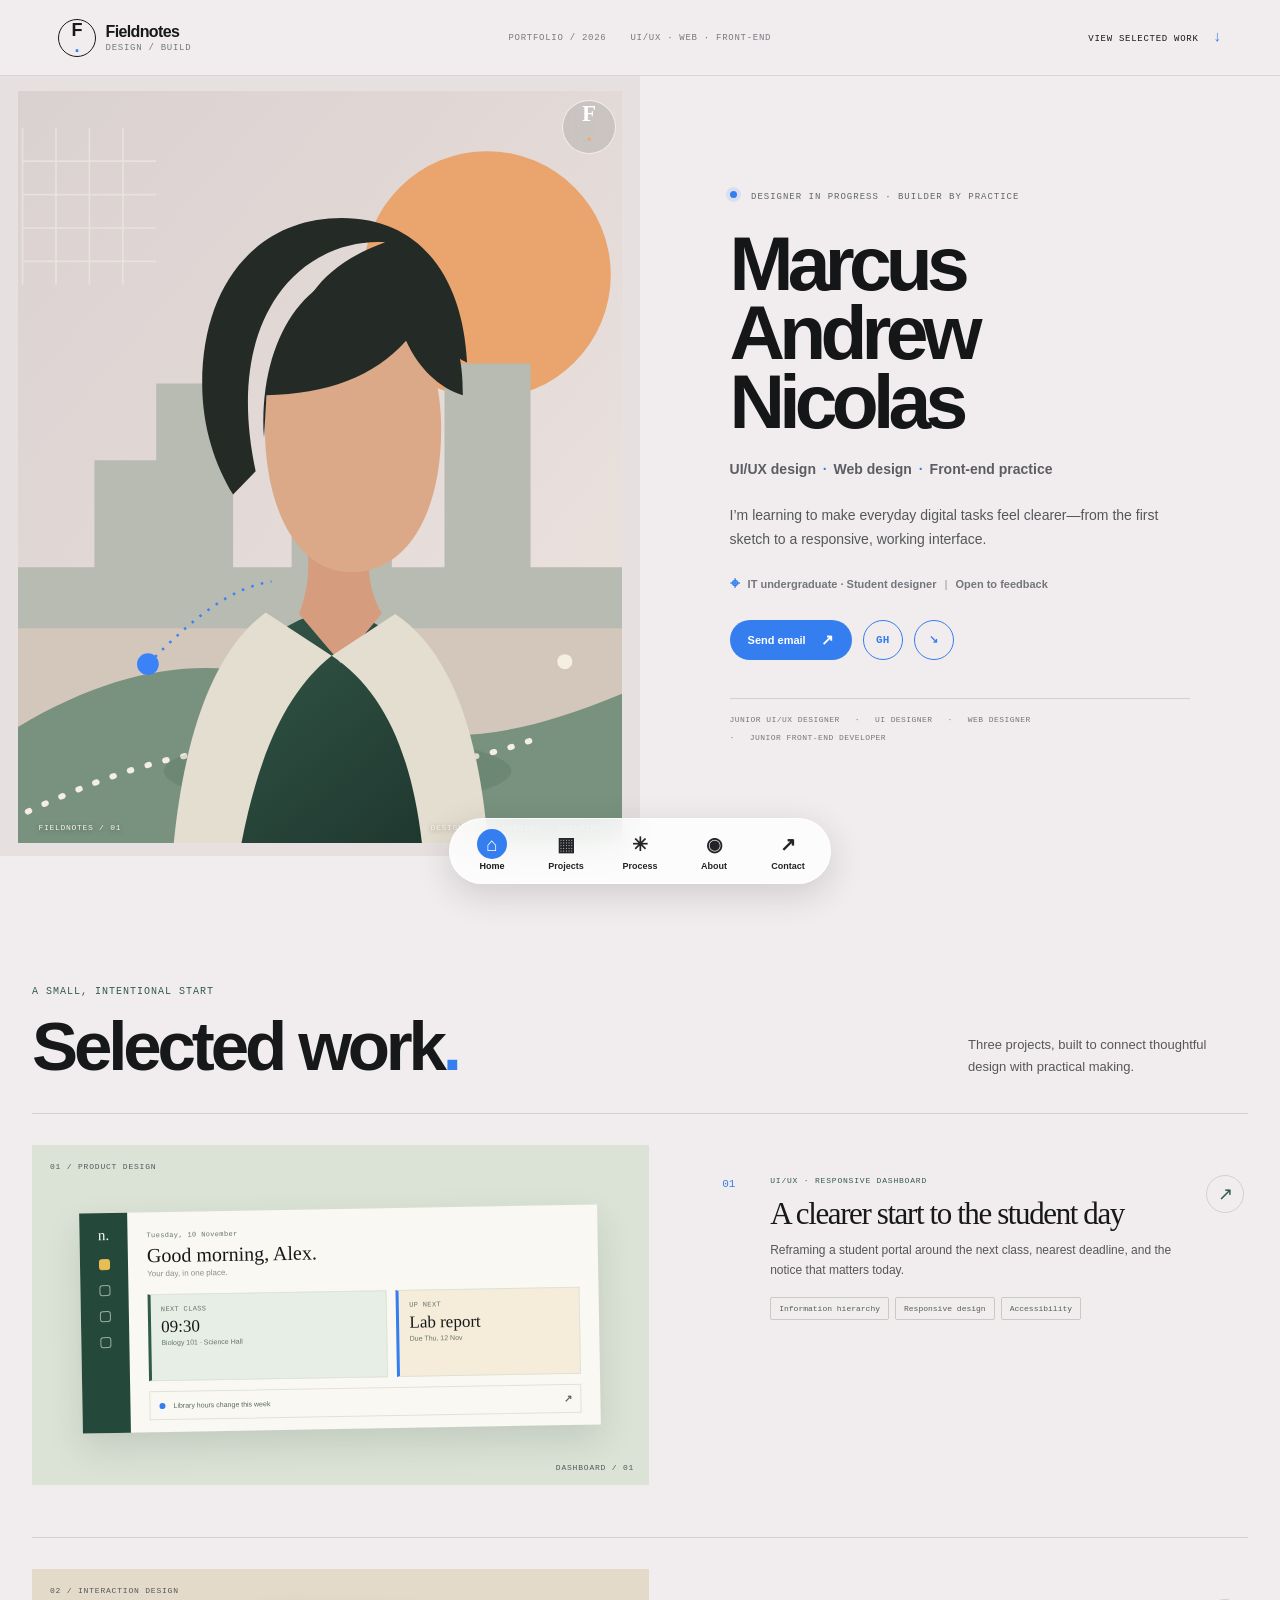
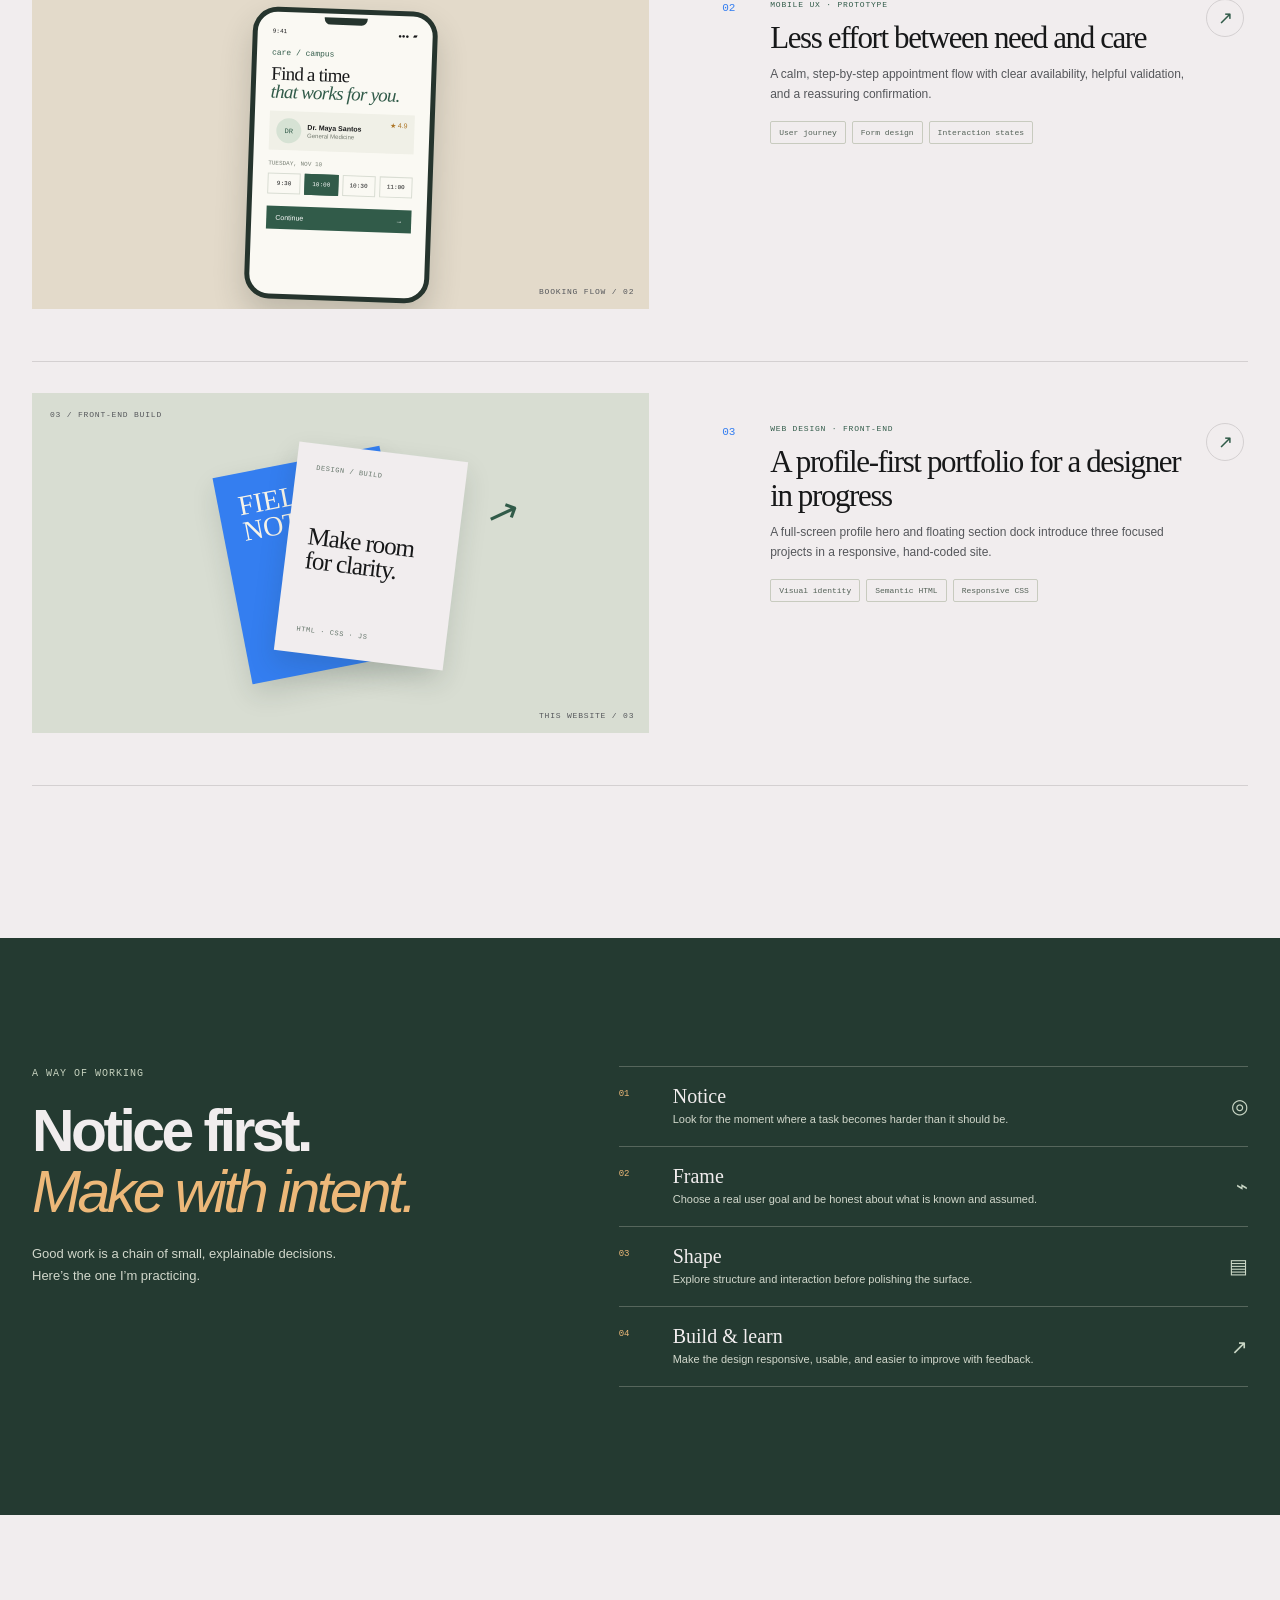
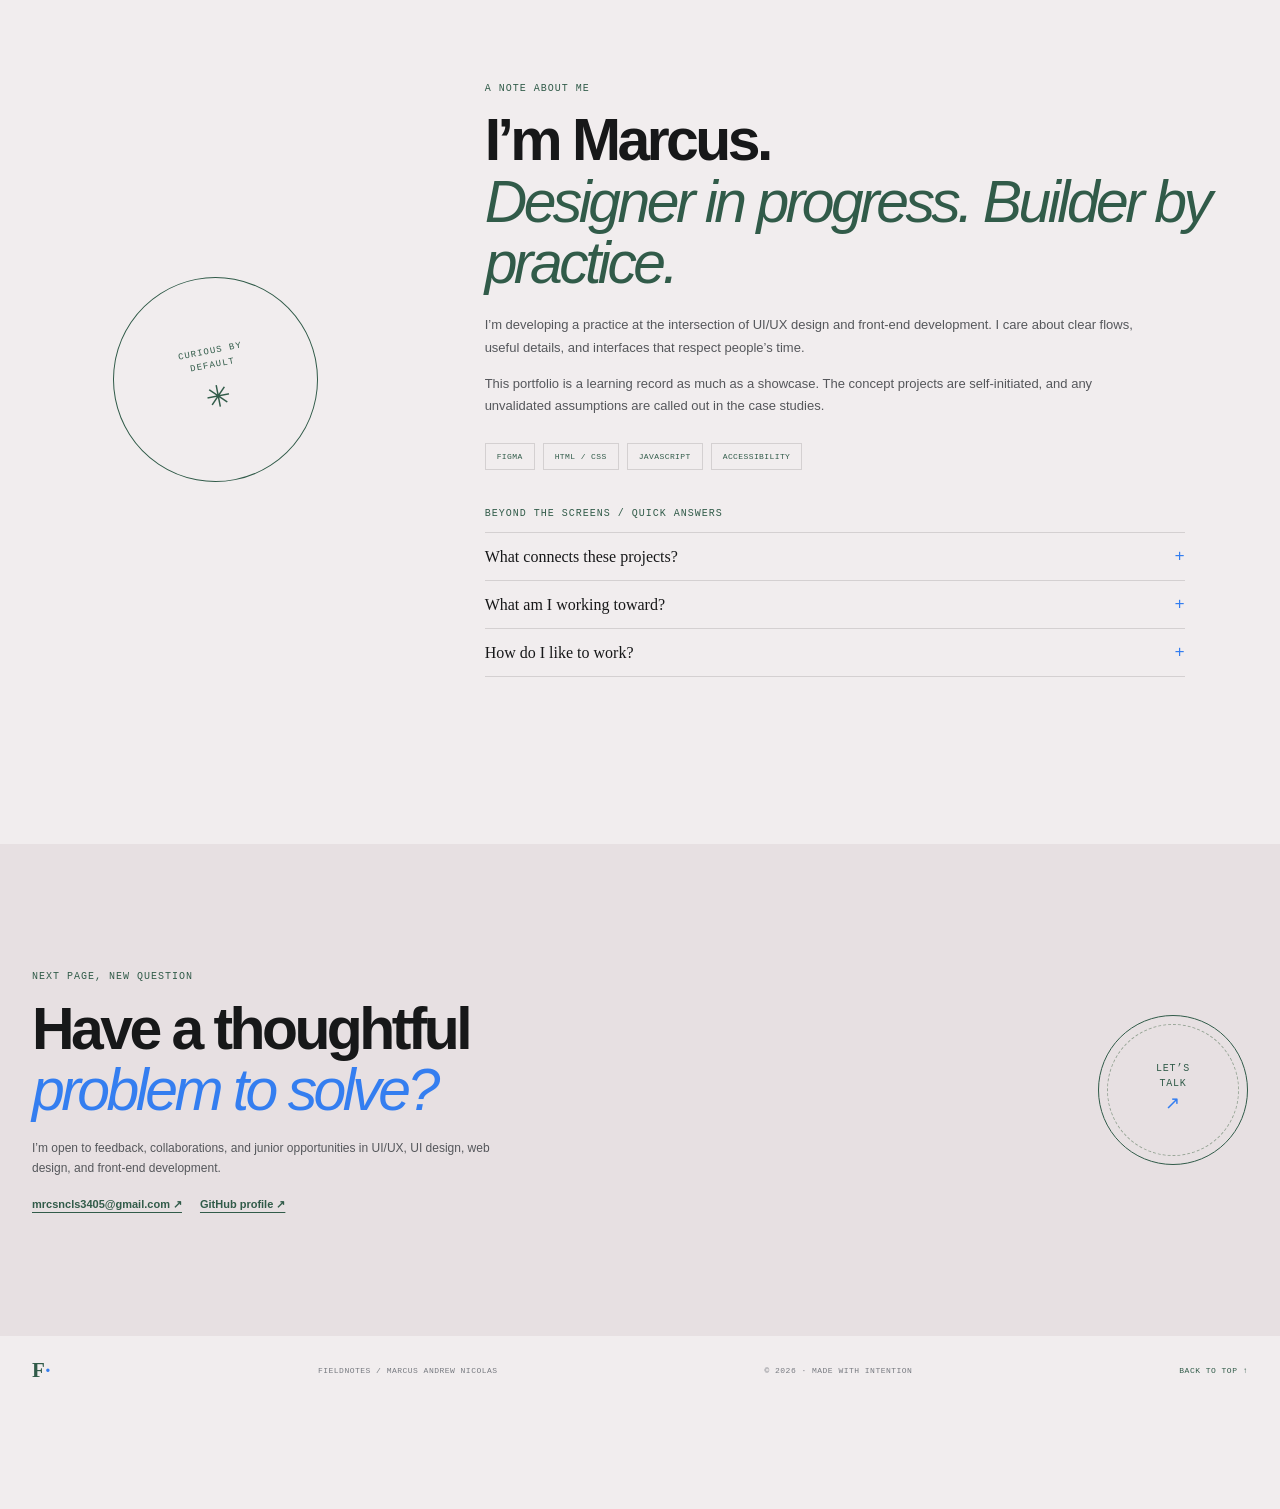
==== commit 922c195c: "Refine hero illustration sizing: index.html" ====
--- a/index.html
+++ b/index.html
@@ -26,7 +26,7 @@
     <main id="main">
       <section class="hero profile-hero" id="top" aria-labelledby="hero-title">
         <div class="hero-art profile-art">
-          <svg class="profile-illustration" viewBox="0 0 780 900" role="img" aria-labelledby="profile-art-title profile-art-desc">
+          <svg class="profile-illustration" viewBox="0 0 780 900" preserveAspectRatio="xMidYMid slice" role="img" aria-labelledby="profile-art-title profile-art-desc">
             <title id="profile-art-title">An abstract campus-inspired portrait illustration</title>
             <desc id="profile-art-desc">A graphic figure in front of campus buildings, a warm sun, and a winding path.</desc>
             <defs>
--- a/styles.css
+++ b/styles.css
@@ -293,3 +293,212 @@
 @media (prefers-reduced-motion: reduce) {
   *, *::before, *::after { scroll-behavior: auto !important; animation-duration: .01ms !important; animation-iteration-count: 1 !important; transition-duration: .01ms !important; }
 }
+
+/* Profile-first landing page, inspired by Marcus's reference. */
+:root {
+  --paper: #f1edee;
+  --paper-deep: #e6e0e1;
+  --ink: #171819;
+  --ink-soft: #55575b;
+  --muted: #777a80;
+  --line: #d4d0d1;
+  --green: #315b49;
+  --green-deep: #243a31;
+  --orange: #347ef0;
+  --yellow: #edb879;
+}
+html { scroll-padding-top: 20px; }
+body { padding-bottom: 100px; background: var(--paper); }
+.site-header--compact {
+  width: 100%;
+  height: 76px;
+  padding-inline: clamp(20px, 4.5vw, 72px);
+  border-bottom: 1px solid rgba(35, 37, 39, .12);
+}
+.site-header--compact .wordmark { font-family: var(--sans); font-size: 16px; letter-spacing: -.04em; }
+.site-header--compact .wordmark-icon { width: 38px; height: 38px; font-family: var(--sans); font-weight: 700; }
+.topbar-note { display: flex; gap: 24px; margin: 0; color: var(--muted); font: 9px var(--mono); letter-spacing: .08em; }
+.topbar-link { color: var(--ink); font: 9px var(--mono); letter-spacing: .08em; text-decoration: none; }
+.topbar-link span { margin-left: 8px; color: var(--orange); font-size: 15px; }
+.profile-hero {
+  width: 100%;
+  max-width: 1600px;
+  min-height: min(780px, calc(100svh - 76px));
+  margin: 0 auto;
+  padding: 0;
+  display: grid;
+  grid-template-columns: minmax(0, 1fr) minmax(0, 1fr);
+  gap: 0;
+  align-items: stretch;
+}
+.profile-art {
+  position: relative;
+  min-height: 600px;
+  overflow: hidden;
+  background: var(--paper-deep);
+  border: 0;
+}
+.profile-illustration { display: block; width: 100%; height: 100%; min-height: 600px; object-fit: cover; }
+.profile-art-label {
+  position: absolute;
+  left: clamp(20px, 3vw, 42px);
+  right: clamp(20px, 3vw, 42px);
+  bottom: 24px;
+  display: flex;
+  justify-content: space-between;
+  gap: 16px;
+  color: #f6f1e9;
+  font: 8px var(--mono);
+  letter-spacing: .09em;
+  text-shadow: 0 1px 5px rgba(0,0,0,.35);
+}
+.profile-art-seal {
+  position: absolute;
+  top: 24px;
+  right: 24px;
+  width: 54px;
+  height: 54px;
+  display: grid;
+  place-items: center;
+  border: 1px solid rgba(255,255,255,.72);
+  border-radius: 50%;
+  color: white;
+  background: rgba(30, 47, 40, .12);
+  backdrop-filter: blur(8px);
+  font: 600 23px var(--serif);
+}
+.profile-art-seal span { color: #efad76; }
+.profile-copy {
+  align-self: center;
+  padding: clamp(38px, 6.4vw, 96px) clamp(28px, 7vw, 108px);
+}
+.profile-copy .eyebrow { margin-bottom: 24px; color: #60666a; font-size: 9px; letter-spacing: .11em; }
+.profile-copy .status-dot { background: var(--orange); box-shadow: 0 0 0 4px rgba(52,126,240,.12); }
+.profile-copy h1 {
+  margin: 0 0 23px;
+  color: #151618;
+  font: 700 clamp(52px, 6vw, 92px)/.9 var(--sans);
+  letter-spacing: -.075em;
+}
+.profile-copy h1 span { color: #151618; }
+.profile-role { margin: 0 0 23px; color: #5b5d62; font-size: 14px; font-weight: 700; line-height: 1.5; }
+.profile-role span { padding-inline: 3px; color: var(--orange); }
+.profile-copy .hero-intro { max-width: 440px; margin-bottom: 22px; color: #55575b; font-size: 14px; line-height: 1.75; }
+.profile-location { display: flex; flex-wrap: wrap; align-items: center; gap: 8px; margin: 0 0 26px; color: #73767b; font-size: 11px; font-weight: 600; }
+.profile-location > span:first-child { color: var(--orange); font-size: 17px; }
+.profile-divider { color: #b7b2b1; }
+.profile-links { display: flex; align-items: center; gap: 11px; }
+.profile-email {
+  min-height: 40px;
+  padding: 0 18px;
+  display: inline-flex;
+  align-items: center;
+  gap: 15px;
+  border-radius: 999px;
+  color: white;
+  background: var(--orange);
+  font-size: 11px;
+  font-weight: 700;
+  text-decoration: none;
+  transition: transform .2s ease, box-shadow .2s ease;
+}
+.profile-email:hover { transform: translateY(-2px); box-shadow: 0 8px 18px rgba(52,126,240,.24); }
+.profile-email span { font-size: 15px; }
+.profile-social {
+  width: 40px;
+  height: 40px;
+  display: grid;
+  place-items: center;
+  border: 1.5px solid var(--orange);
+  border-radius: 50%;
+  color: var(--orange);
+  font: 700 11px var(--mono);
+  text-decoration: none;
+  transition: color .2s ease, background .2s ease;
+}
+.profile-social:hover { color: white; background: var(--orange); }
+.profile-bottom-note {
+  max-width: 460px;
+  display: flex;
+  flex-wrap: wrap;
+  gap: 9px 15px;
+  margin-top: 38px;
+  padding-top: 16px;
+  border-top: 1px solid rgba(35,37,39,.15);
+  color: #74767a;
+  font: 8px var(--mono);
+  letter-spacing: .055em;
+}
+.profile-bottom-note span + span::before { content: "·"; margin-right: 15px; color: var(--orange); }
+.floating-dock {
+  position: fixed;
+  z-index: 50;
+  left: 50%;
+  bottom: max(16px, env(safe-area-inset-bottom));
+  transform: translateX(-50%);
+  display: flex;
+  gap: 4px;
+  padding: 7px;
+  border: 1px solid rgba(255,255,255,.8);
+  border-radius: 999px;
+  background: rgba(255,255,255,.83);
+  box-shadow: 0 10px 35px rgba(30,30,34,.16);
+  backdrop-filter: blur(18px);
+  -webkit-backdrop-filter: blur(18px);
+}
+.dock-link {
+  min-width: 70px;
+  padding: 3px 9px 5px;
+  display: grid;
+  justify-items: center;
+  gap: 2px;
+  border-radius: 999px;
+  color: #232427;
+  font-size: 9px;
+  font-weight: 600;
+  text-decoration: none;
+  transition: background .2s ease, color .2s ease, transform .2s ease;
+}
+.dock-link:hover { transform: translateY(-2px); }
+.dock-icon { width: 30px; height: 30px; display: grid; place-items: center; border-radius: 50%; font-size: 19px; line-height: 1; }
+.dock-link.is-active { color: #171819; }
+.dock-link.is-active .dock-icon { color: white; background: var(--orange); }
+.dock-link:focus-visible { outline-offset: 1px; }
+.work-section { padding-top: clamp(80px, 10vw, 132px); }
+.section-heading h2, .approach-heading h2, .about-copy h2, .contact-wrap h2 { font-family: var(--sans); font-weight: 700; letter-spacing: -.06em; }
+.section-heading h2 { font-size: clamp(40px, 5.4vw, 70px); }
+.project-card { border-top-color: var(--line); }
+.contact-section { background: #e7e0e2; }
+.contact-wrap h2 em { color: var(--orange); }
+
+@media (max-width: 900px) {
+  .profile-copy { padding-inline: clamp(28px, 5vw, 52px); }
+  .profile-copy h1 { font-size: clamp(50px, 7.2vw, 68px); }
+  .profile-art, .profile-illustration { min-height: 540px; }
+}
+@media (max-width: 650px) {
+  body { padding-bottom: 92px; }
+  .site-header--compact { height: 62px; padding-inline: 18px; }
+  .site-header--compact .wordmark { font-size: 14px; }
+  .site-header--compact .wordmark-icon { width: 32px; height: 32px; }
+  .topbar-note { display: none; }
+  .topbar-link { font-size: 8px; }
+  .profile-hero { min-height: 0; grid-template-columns: 1fr; }
+  .profile-art { min-height: 0; height: min(48svh, 390px); }
+  .profile-illustration { min-height: 0; height: 100%; object-position: center 42%; }
+  .profile-art-label { bottom: 17px; font-size: 7px; }
+  .profile-art-seal { top: 15px; right: 15px; width: 42px; height: 42px; }
+  .profile-copy { padding: 36px 22px 46px; }
+  .profile-copy .eyebrow { margin-bottom: 16px; font-size: 8px; }
+  .profile-copy h1 { margin-bottom: 17px; font-size: clamp(48px, 12vw, 68px); }
+  .profile-role { margin-bottom: 14px; font-size: 12px; }
+  .profile-copy .hero-intro { font-size: 13px; }
+  .profile-location { font-size: 10px; }
+  .profile-bottom-note { gap: 8px 10px; margin-top: 26px; font-size: 7px; }
+  .profile-bottom-note span + span::before { margin-right: 10px; }
+  .floating-dock { width: calc(100% - 24px); justify-content: space-between; bottom: max(10px, env(safe-area-inset-bottom)); padding: 5px; }
+  .dock-link { min-width: 0; flex: 1; padding: 3px 2px 4px; font-size: 8px; }
+  .dock-icon { width: 27px; height: 27px; font-size: 17px; }
+  .section-heading h2 { font-size: 44px; }
+  .site-footer { padding-bottom: 10px; }
+}
